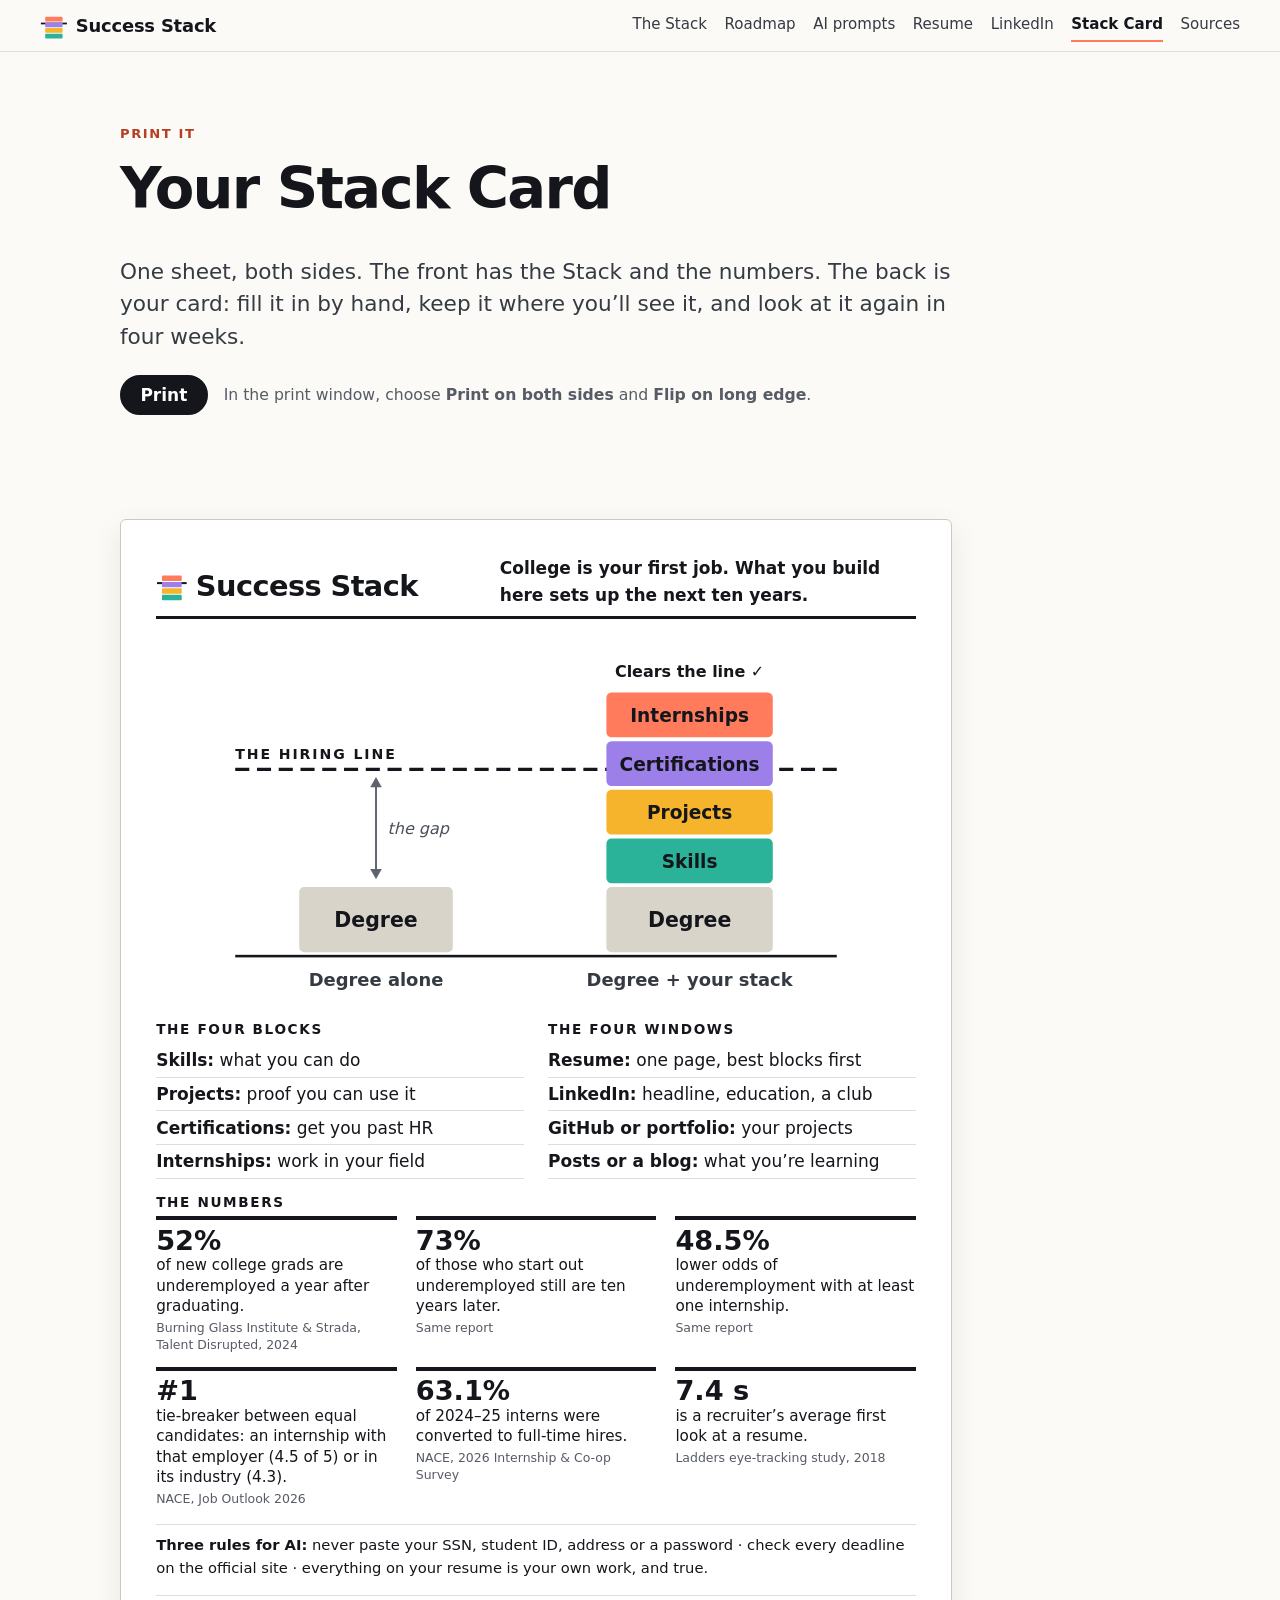
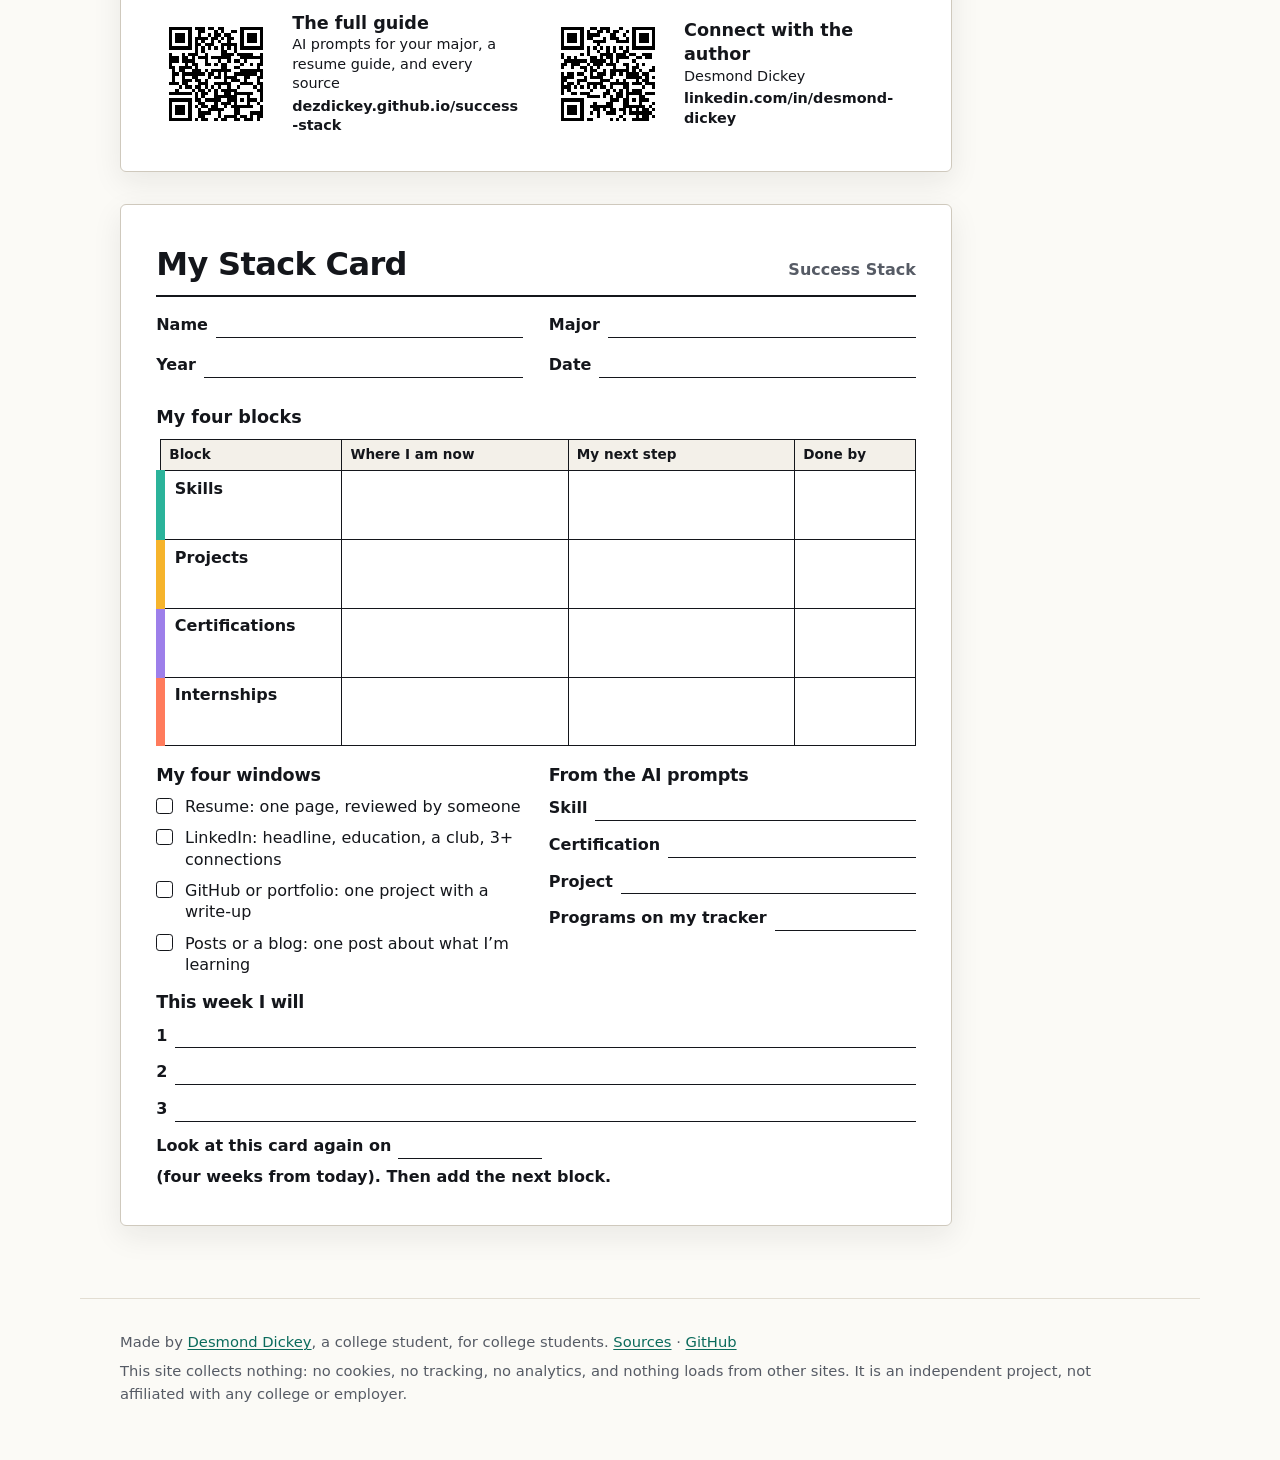
==== card.html @ c2ca8430 "Success Stack: first version of the guide A free guide for college students in any major, and the ma" ====
<!doctype html>
<html lang="en" class="no-js">
<head>
<meta charset="utf-8">
<meta name="viewport" content="width=device-width, initial-scale=1">
<meta http-equiv="Content-Security-Policy" content="default-src 'none'; script-src 'self'; style-src 'self'; img-src 'self'; base-uri 'none'; form-action 'none'; object-src 'none'">
<meta name="referrer" content="no-referrer">
<meta name="color-scheme" content="light">
<title>Your Stack Card: print it on one sheet | Success Stack</title>
<meta name="description" content="A one-sheet printout: the Success Stack and the numbers on the front, and a Stack Card to fill in on the back.">
<link rel="icon" href="img/favicon.svg" type="image/svg+xml">
<link rel="stylesheet" href="css/site.css" media="screen">
<link rel="stylesheet" href="css/print.css" media="print">
<script src="js/site.js" defer></script>
</head>
<body data-page="card" class="page-card">
<a class="skip" href="#main">Skip to the content</a>

<header class="site-head">
  <a class="wordmark" href="index.html" aria-label="Success Stack home">
    <svg class="glyph" viewBox="0 0 64 64" aria-hidden="true" focusable="false"><rect x="2" y="24.5" width="60" height="4" fill="#14161b"/><rect x="12" y="50" width="40" height="11" rx="2" fill="#2bb39a"/><rect x="12" y="37" width="40" height="11" rx="2" fill="#f6b42c"/><rect x="12" y="24" width="40" height="11" rx="2" fill="#9d7fea"/><rect x="12" y="11" width="40" height="11" rx="2" fill="#ff7b5c"/></svg>
    <span>Success Stack</span>
  </a>
  <nav class="site-nav" aria-label="Main">
    <a href="index.html#stack">The Stack</a>
    <a href="roadmap.html">Roadmap</a>
    <a href="prompts.html">AI prompts</a>
    <a href="resume.html">Resume</a>
    <a href="linkedin.html">LinkedIn</a>
    <a href="card.html" aria-current="page">Stack Card</a>
    <a href="sources.html">Sources</a>
  </nav>
</header>

<main id="main">

<section class="section page-intro card-intro" id="card" aria-labelledby="card-h">
  <p class="kicker">Print it</p>
  <h1 id="card-h">Your Stack Card</h1>
  <p class="lead">One sheet, both sides. The front has the Stack and the numbers. The back is your card: fill it in by hand, keep it where you&rsquo;ll see it, and look at it again in four weeks.</p>
  <p class="card-actions"><button type="button" class="btn" id="print-btn">Print</button>
    <span class="note">In the print window, choose <b>Print on both sides</b> and <b>Flip on long edge</b>.</span></p>
</section>

<section class="section sheets" aria-label="The two sides">

<div class="sheet print-front">
  <header class="pf-head">
    <p class="pf-mark"><svg class="glyph" viewBox="0 0 64 64" aria-hidden="true" focusable="false"><rect x="2" y="24.5" width="60" height="4" fill="#14161b"/><rect x="12" y="50" width="40" height="11" rx="2" fill="#2bb39a"/><rect x="12" y="37" width="40" height="11" rx="2" fill="#f6b42c"/><rect x="12" y="24" width="40" height="11" rx="2" fill="#9d7fea"/><rect x="12" y="11" width="40" height="11" rx="2" fill="#ff7b5c"/></svg>Success Stack</p>
    <p class="pf-tag">College is your first job. What you build here sets up the next ten years.</p>
  </header>
  <img class="pf-stack" src="img/stack.svg" width="1000" height="580" alt="A degree alone sits below the hiring line. A degree with skills, projects, certifications and internships stacked on top rises past it.">
  <div class="pf-two">
    <div>
      <h2 class="pf-h">The four blocks</h2>
      <ul class="pf-list">
        <li><b>Skills:</b> what you can do</li>
        <li><b>Projects:</b> proof you can use it</li>
        <li><b>Certifications:</b> get you past HR</li>
        <li><b>Internships:</b> work in your field</li>
      </ul>
    </div>
    <div>
      <h2 class="pf-h">The four windows</h2>
      <ul class="pf-list">
        <li><b>Resume:</b> one page, best blocks first</li>
        <li><b>LinkedIn:</b> headline, education, a club</li>
        <li><b>GitHub or portfolio:</b> your projects</li>
        <li><b>Posts or a blog:</b> what you&rsquo;re learning</li>
      </ul>
    </div>
  </div>
  <h2 class="pf-h">The numbers</h2>
  <ul class="pf-stats">
    <li><b>52%</b> of new college grads are underemployed a year after graduating.<small>Burning Glass Institute &amp; Strada, Talent Disrupted, 2024</small></li>
    <li><b>73%</b> of those who start out underemployed still are ten years later.<small>Same report</small></li>
    <li><b>48.5%</b> lower odds of underemployment with at least one internship.<small>Same report</small></li>
    <li><b>#1</b> tie-breaker between equal candidates: an internship with that employer (4.5 of 5) or in its industry (4.3).<small>NACE, Job Outlook 2026</small></li>
    <li><b>63.1%</b> of 2024&ndash;25 interns were converted to full-time hires.<small>NACE, 2026 Internship &amp; Co-op Survey</small></li>
    <li><b>7.4 s</b> is a recruiter&rsquo;s average first look at a resume.<small>Ladders eye-tracking study, 2018</small></li>
  </ul>
  <p class="pf-rules"><b>Three rules for AI:</b> never paste your SSN, student ID, address or a password &middot; check every deadline on the official site &middot; everything on your resume is your own work, and true.</p>
  <div class="pf-qr">
    <figure>
      <img src="img/qr-site.svg" width="300" height="300" alt="QR code for the guide, dezdickey.github.io/success-stack">
      <figcaption><b>The full guide</b>AI prompts for your major, a resume guide, and every source<span>dezdickey.github.io/success-stack</span></figcaption>
    </figure>
    <figure>
      <img src="img/qr-linkedin.svg" width="300" height="300" alt="QR code for Desmond Dickey's LinkedIn profile, linkedin.com/in/desmond-dickey">
      <figcaption><b>Connect with the author</b>Desmond Dickey<span>linkedin.com/in/desmond-dickey</span></figcaption>
    </figure>
  </div>
</div>

<div class="sheet card-sheet">
  <div class="card-top">
    <p class="card-title">My Stack Card</p>
    <p class="card-mark">Success Stack</p>
  </div>
  <div class="card-fields">
    <p>Name <span class="wline"></span></p>
    <p>Major <span class="wline"></span></p>
    <p>Year <span class="wline"></span></p>
    <p>Date <span class="wline"></span></p>
  </div>
  <table class="card-table">
    <caption>My four blocks</caption>
    <thead>
      <tr><th scope="col">Block</th><th scope="col">Where I am now</th><th scope="col">My next step</th><th scope="col">Done by</th></tr>
    </thead>
    <tbody>
      <tr class="b-skills"><th scope="row">Skills</th><td></td><td></td><td></td></tr>
      <tr class="b-projects"><th scope="row">Projects</th><td></td><td></td><td></td></tr>
      <tr class="b-certs"><th scope="row">Certifications</th><td></td><td></td><td></td></tr>
      <tr class="b-intern"><th scope="row">Internships</th><td></td><td></td><td></td></tr>
    </tbody>
  </table>
  <div class="card-cols">
    <div>
      <h2 class="card-h">My four windows</h2>
      <ul class="checks">
        <li>Resume: one page, reviewed by someone</li>
        <li>LinkedIn: headline, education, a club, 3+ connections</li>
        <li>GitHub or portfolio: one project with a write-up</li>
        <li>Posts or a blog: one post about what I&rsquo;m learning</li>
      </ul>
    </div>
    <div>
      <h2 class="card-h">From the AI prompts</h2>
      <p>Skill <span class="wline"></span></p>
      <p>Certification <span class="wline"></span></p>
      <p>Project <span class="wline"></span></p>
      <p>Programs on my tracker <span class="wline"></span></p>
    </div>
  </div>
  <div class="card-week">
    <h2 class="card-h">This week I will</h2>
    <p>1 <span class="wline"></span></p>
    <p>2 <span class="wline"></span></p>
    <p>3 <span class="wline"></span></p>
  </div>
  <p class="card-foot">Look at this card again on <span class="wline wline-short"></span> (four weeks from today). Then add the next block.</p>
</div>

</section>

</main>

<footer class="site-foot">
  <p>Made by <a href="https://www.linkedin.com/in/desmond-dickey">Desmond Dickey</a>, a college student, for college students. <a href="sources.html">Sources</a> &middot; <a href="https://github.com/dezdickey">GitHub</a></p>
  <p>This site collects nothing: no cookies, no tracking, no analytics, and nothing loads from other sites. It is an independent project, not affiliated with any college or employer.</p>
</footer>
</body>
</html>
---- css/site.css ----
/*
 * Success Stack: screen styles (print styles are in print.css).
 * System fonts only, so nothing loads from another site.
 * Every page is an ordinary web page. html.present is a thin layer on top
 * for presenting: bigger type, one section per screen (see the end).
 */

:root {
  --ink: #14161b;
  --ink-2: #353a43;
  --muted: #565b65;
  --paper: #fbfaf6;
  --white: #ffffff;
  --rule: #e2ddd2;
  --link: #0b6b5c;
  --focus: #6d4fd6;
  --skills: #2bb39a;
  --skills-t: #e1f4ee;
  --projects: #f6b42c;
  --projects-t: #fdefcf;
  --certs: #9d7fea;
  --certs-t: #eee9fc;
  --intern: #ff7b5c;
  --intern-t: #ffe8e0;
  --intern-dark: #b43f22;
  --degree: #d9d4ca;
  --font: "Segoe UI Variable Text", "Segoe UI", system-ui, -apple-system, BlinkMacSystemFont, "Helvetica Neue", Roboto, Arial, sans-serif;
  --font-display: "Segoe UI Variable Display", "Segoe UI", system-ui, -apple-system, BlinkMacSystemFont, "Helvetica Neue", Roboto, Arial, sans-serif;
  --wrap: 70rem;
  --gutter: clamp(1.1rem, 4vw, 2.5rem);
  color-scheme: light;
}

*, *::before, *::after { box-sizing: border-box; }
[hidden] { display: none !important; }

html {
  -webkit-text-size-adjust: 100%;
  text-size-adjust: 100%;
  scroll-behavior: smooth;
  scroll-padding-top: 4.5rem;
}
@media (prefers-reduced-motion: reduce) {
  html { scroll-behavior: auto; }
}

body {
  margin: 0;
  background: var(--paper);
  color: var(--ink);
  font-family: var(--font);
  font-size: 1.0625rem;
  line-height: 1.55;
}

img, svg { max-width: 100%; }
a { color: var(--link); text-decoration-thickness: 1px; text-underline-offset: 0.15em; }
a:hover { text-decoration-thickness: 2px; }
:focus-visible { outline: 3px solid var(--focus); outline-offset: 3px; border-radius: 3px; }

h1, h2, h3, h4 { font-family: var(--font-display); line-height: 1.12; margin: 0 0 0.6em; letter-spacing: -0.015em; }
h1 { font-size: clamp(2.2rem, 5.6vw, 3.6rem); font-weight: 900; letter-spacing: -0.03em; }
h2 { font-size: clamp(1.8rem, 4.2vw, 2.9rem); font-weight: 800; }
h3 { font-size: 1.3rem; font-weight: 800; }
p { margin: 0 0 1em; }
cite { font-style: italic; }

.skip {
  position: absolute; left: 1rem; top: -5rem; z-index: 100;
  background: var(--ink); color: #fff; padding: 0.6rem 1rem; border-radius: 0 0 8px 8px;
}
.skip:focus { top: 0; }
.visually-hidden {
  position: absolute !important; width: 1px; height: 1px; overflow: hidden;
  clip: rect(0 0 0 0); clip-path: inset(50%); white-space: nowrap;
}
.copy-buffer { position: fixed; top: 0; left: -9999px; opacity: 0; }
.present-only { display: none !important; }

/* ---------- Header ---------- */

.site-head {
  position: sticky; top: 0; z-index: 20;
  display: flex; align-items: center; gap: 1rem;
  padding: 0.55rem var(--gutter);
  background: rgba(251, 250, 246, 0.96);
  border-bottom: 1px solid var(--rule);
}
.wordmark {
  display: inline-flex; align-items: center; gap: 0.5rem;
  color: var(--ink); text-decoration: none;
  font-family: var(--font-display); font-weight: 800; font-size: 1.12rem; letter-spacing: -0.01em;
  white-space: nowrap;
}
.glyph { width: 1.55em; height: 1.55em; flex: none; }
.site-nav { display: flex; flex-wrap: wrap; gap: 0.15rem 1.1rem; margin-left: auto; font-size: 0.94rem; }
.site-nav a { color: var(--ink-2); text-decoration: none; padding: 0.25rem 0; border-bottom: 2px solid transparent; }
.site-nav a:hover { color: var(--ink); border-bottom-color: var(--ink); }
.site-nav a[aria-current="page"] { color: var(--ink); font-weight: 700; border-bottom-color: var(--intern); }

.btn, .present-btn, .copy-btn {
  font: inherit; font-weight: 700; line-height: 1.2; cursor: pointer;
  border: 2px solid var(--ink); border-radius: 999px;
  background: var(--ink); color: #fff; padding: 0.5rem 1.15rem;
}
.btn:hover, .copy-btn:hover { background: #2c3039; border-color: #2c3039; }
.present-btn { background: transparent; color: var(--ink); font-size: 0.88rem; padding: 0.3rem 0.9rem; }
.present-btn:hover { background: var(--ink); color: #fff; }
.copy-btn { font-size: 1rem; min-height: 2.75rem; min-width: 10.5rem; }
.copy-btn.copied { background: var(--skills); border-color: var(--skills); color: var(--ink); }
.no-js .copy-btn, .no-js .present-btn, .no-js #print-btn { display: none; }

@media (max-width: 1000px) {
  .site-head { position: static; flex-wrap: wrap; }
  html { scroll-padding-top: 0; }
  .present-btn { margin-left: auto; }
  .site-nav {
    order: 3; width: 100%; margin: 0;
    flex-wrap: nowrap; overflow-x: auto; gap: 1.2rem; padding-bottom: 0.2rem;
    scrollbar-width: thin;
  }
  .site-nav a { white-space: nowrap; }
}
@media (max-width: 760px) {
  .present-btn { display: none; }
}

/* ---------- Sections ---------- */

.section {
  max-width: var(--wrap); margin: 0 auto;
  padding: clamp(2.6rem, 6vw, 4.5rem) var(--gutter);
  border-top: 1px solid var(--rule);
}
main > .section:first-child { border-top: 0; }
.page-intro { padding-bottom: clamp(1rem, 3vw, 2rem); }
.page-intro + .section { border-top: 0; }

.kicker {
  display: block; font-size: 0.82rem; font-weight: 800; letter-spacing: 0.12em; text-transform: uppercase;
  color: var(--intern-dark); margin: 0 0 0.8rem;
}
.lead { font-size: clamp(1.12rem, 2vw, 1.35rem); line-height: 1.5; color: var(--ink-2); max-width: 40em; }
.note { color: var(--muted); font-size: 0.98rem; }
.punch {
  font-size: clamp(1.2rem, 2.3vw, 1.55rem); font-weight: 700; line-height: 1.3;
  margin: 1.6rem 0 0; padding-left: 0.9rem; border-left: 6px solid var(--intern);
}

/* Home: the opening */
.hero { padding-top: clamp(3rem, 8vw, 6rem); padding-bottom: clamp(3rem, 7vw, 5rem); }
.title { font-size: clamp(3rem, 9.5vw, 6.4rem); font-weight: 900; letter-spacing: -0.04em; line-height: 0.95; margin: 0 0 0.2em; }
.hero-line {
  font-family: var(--font-display); font-size: clamp(1.7rem, 4.2vw, 3rem); font-weight: 800;
  line-height: 1.12; letter-spacing: -0.02em; margin: 0 0 0.55em;
}
.get { list-style: none; margin: 2rem 0 0; padding: 0; display: grid; grid-template-columns: repeat(4, minmax(0, 1fr)); gap: 0.9rem; }
.get a {
  display: block; height: 100%; padding: 0.9rem 1rem 1rem; color: var(--ink); text-decoration: none;
  background: var(--white); border: 1px solid var(--rule); border-top: 6px solid var(--ink); border-radius: 12px;
}
.get li:nth-child(1) a { border-top-color: var(--skills); }
.get li:nth-child(2) a { border-top-color: var(--projects); }
.get li:nth-child(3) a { border-top-color: var(--certs); }
.get li:nth-child(4) a { border-top-color: var(--intern); }
.get a:hover { border-color: var(--ink); }
.get b { display: block; font-family: var(--font-display); font-size: 1.15rem; }
.get span { color: var(--muted); font-size: 0.95rem; }
.get b::after { content: " \2192"; }
@media (max-width: 900px) { .get { grid-template-columns: repeat(2, minmax(0, 1fr)); } }
@media (max-width: 460px) { .get { grid-template-columns: 1fr; } }

.question { font-size: clamp(2.1rem, 5.4vw, 4rem); font-weight: 900; letter-spacing: -0.03em; max-width: 19ch; }

/* Numbers */
.stats { display: grid; gap: 1.2rem; margin: 1.4rem 0 0; }
.stats-2 { grid-template-columns: repeat(2, minmax(0, 1fr)); }
.stats-4 { grid-template-columns: repeat(4, minmax(0, 1fr)); }
.stat {
  display: flex; flex-direction: column; margin: 0;
  background: var(--white); border: 1px solid var(--rule); border-top: 7px solid var(--ink);
  border-radius: 12px; padding: 1.1rem 1.2rem 1rem;
}
.stats-2 .stat:nth-child(1) { border-top-color: var(--intern); }
.stats-2 .stat:nth-child(2) { border-top-color: var(--certs); }
.stats-4 .stat:nth-child(1) { border-top-color: var(--intern); }
.stats-4 .stat:nth-child(2) { border-top-color: var(--projects); }
.stats-4 .stat:nth-child(3) { border-top-color: var(--skills); }
.stats-4 .stat:nth-child(4) { border-top-color: var(--certs); }
.stat-num {
  font-family: var(--font-display); font-size: clamp(2.6rem, 5.4vw, 4.2rem); font-weight: 900;
  line-height: 1; letter-spacing: -0.03em; margin: 0 0 0.4rem; font-variant-numeric: tabular-nums;
}
.stat-text { font-size: 1.05rem; line-height: 1.42; margin: 0 0 0.9rem; flex: 1; }
.stat-src { font-size: 0.82rem; line-height: 1.35; color: var(--muted); margin: 0; }
.stat-src a { color: var(--muted); }
@media (max-width: 1000px) { .stats-4 { grid-template-columns: repeat(2, minmax(0, 1fr)); } }
@media (max-width: 620px) { .stats-2, .stats-4 { grid-template-columns: 1fr; } }

/* The stack picture */
.stack-figure { margin: 1.2rem 0 1rem; }
.stack-figure img { display: block; width: 100%; max-width: 52rem; height: auto; }

/* Tiles: blocks, windows, guides */
.tiles {
  list-style: none; margin: 1.4rem 0 0; padding: 0;
  display: grid; grid-template-columns: repeat(4, minmax(0, 1fr)); gap: 1rem;
}
.tile { display: flex; flex-direction: column; background: var(--white); border: 1px solid var(--rule); border-radius: 12px; padding: 1rem 1.1rem 1.1rem; }
.tile h3 { font-size: 1.3rem; margin: 0 0 0.35rem; }
.tile p { margin: 0; line-height: 1.45; }
.tile .more { margin-top: auto; padding-top: 0.7rem; font-weight: 700; }
.tile .more a::after { content: " \2192"; }
.blocks .tile { border-top: 12px solid var(--degree); }
.blocks .b-skills { border-top-color: var(--skills); }
.blocks .b-projects { border-top-color: var(--projects); }
.blocks .b-certs { border-top-color: var(--certs); }
.blocks .b-intern { border-top-color: var(--intern); }
.window { position: relative; padding-top: 2.15rem; }
.window::before {
  content: ""; position: absolute; left: 0; right: 0; top: 0; height: 1.35rem;
  background: #f1eee6; border-bottom: 1px solid var(--rule); border-radius: 12px 12px 0 0;
}
.window::after {
  content: ""; position: absolute; top: 0.47rem; left: 0.8rem; width: 0.42rem; height: 0.42rem;
  border-radius: 50%; background: #c4bdae; box-shadow: 0.7rem 0 0 #c4bdae, 1.4rem 0 0 #c4bdae;
}
.guides h3 a { color: var(--ink); }
.guides h3 a::after { content: " \2192"; }
@media (max-width: 1000px) { .tiles { grid-template-columns: repeat(2, minmax(0, 1fr)); } }
@media (max-width: 560px) { .tiles { grid-template-columns: 1fr; } }

.recruiter { margin-top: 1.6rem; background: var(--ink); color: #fff; border-radius: 14px; padding: 1.1rem 1.4rem 1.2rem; }
.recruiter-who { font-size: 0.85rem; font-weight: 700; letter-spacing: 0.1em; text-transform: uppercase; color: #cfd2d8; margin: 0 0 0.3rem; }
.recruiter-said { font-family: var(--font-display); font-size: clamp(1.25rem, 2.4vw, 1.75rem); font-weight: 800; line-height: 1.25; margin: 0; }

/* Built by */
.proof { display: grid; grid-template-columns: minmax(0, 1fr) minmax(0, 2fr); gap: 1.2rem; margin-top: 1.2rem; }
.proof-col { background: var(--white); border: 1px solid var(--rule); border-radius: 14px; padding: 1.2rem 1.4rem; }
.proof-col h3 { font-size: 0.9rem; letter-spacing: 0.1em; text-transform: uppercase; color: var(--muted); margin: 0 0 0.6rem; }
.then { display: flex; flex-direction: column; }
.proof-big { font-family: var(--font-display); font-size: clamp(1.4rem, 2.6vw, 1.9rem); font-weight: 800; line-height: 1.2; }
.mini-stack { margin-top: auto; display: flex; flex-direction: column-reverse; gap: 4px; }
.mb { display: block; height: 1.6rem; width: 55%; border-radius: 5px; }
.mini-stack .b-projects { background: var(--projects); }
.now { border: 2px solid var(--ink); }
.proof-list { margin: 0; padding-left: 1.2rem; font-size: 1.1rem; }
.proof-list li { margin: 0 0 0.5rem; line-height: 1.4; }
.proof-list li::marker { color: var(--intern-dark); }
@media (max-width: 760px) { .proof { grid-template-columns: 1fr; } }

/* Roadmap */
.years {
  list-style: none; margin: 1.2rem 0 0; padding: 0;
  display: grid; grid-template-columns: repeat(4, minmax(0, 1fr)); gap: 1rem;
}
.year { background: var(--white); border: 1px solid var(--rule); border-top: 9px solid var(--degree); border-radius: 12px; padding: 0.9rem 1.1rem 1rem; }
.year:nth-child(1) { border-top-color: var(--skills); }
.year:nth-child(2) { border-top-color: var(--projects); }
.year:nth-child(3) { border-top-color: var(--certs); }
.year:nth-child(4) { border-top-color: var(--intern); }
.year h3 { font-size: 1.3rem; margin: 0 0 0.5rem; }
.year ul { list-style: none; margin: 0; padding: 0; }
.year li { margin: 0 0 0.5rem; font-size: 0.98rem; line-height: 1.4; }
@media (max-width: 1000px) { .years { grid-template-columns: repeat(2, minmax(0, 1fr)); } }
@media (max-width: 560px) { .years { grid-template-columns: 1fr; } }

.calendar {
  list-style: none; margin: 1.2rem 0 0; padding: 0;
  display: grid; grid-template-columns: repeat(4, minmax(0, 1fr));
  background: var(--white); border: 1px solid var(--rule); border-radius: 12px; overflow: hidden;
}
.calendar li { padding: 1rem 1.15rem 1.1rem; border-left: 1px solid var(--rule); }
.calendar li:first-child { border-left: 0; background: var(--intern-t); }
.calendar p { margin: 0; line-height: 1.42; }
.calendar .months { font-family: var(--font-display); font-size: 1.55rem; font-weight: 900; margin: 0 0 0.35rem; }
@media (max-width: 860px) {
  .calendar { grid-template-columns: repeat(2, minmax(0, 1fr)); }
  .calendar li:nth-child(3) { border-left: 0; }
  .calendar li:nth-child(n+3) { border-top: 1px solid var(--rule); }
}
@media (max-width: 520px) {
  .calendar { grid-template-columns: 1fr; }
  .calendar li { border-left: 0; }
  .calendar li + li { border-top: 1px solid var(--rule); }
}

.where { margin: 1.1rem 0 0; padding-left: 1.2rem; font-size: 1.1rem; columns: 2; column-gap: 2.5rem; }
.where li { margin: 0 0 0.7rem; line-height: 1.42; break-inside: avoid; }
@media (max-width: 760px) { .where { columns: 1; } }

/* AI prompts */
.rules { list-style: none; counter-reset: rule; margin: 1.2rem 0 0; padding: 0; display: grid; gap: 0.8rem; }
.rules li {
  counter-increment: rule; position: relative;
  background: var(--white); border: 2px solid var(--ink); border-radius: 12px;
  padding: 0.9rem 1.1rem 0.9rem 3.7rem; font-size: 1.15rem; line-height: 1.4;
}
.rules li::before {
  content: counter(rule); position: absolute; left: 1rem; top: 50%; transform: translateY(-50%);
  width: 1.9rem; height: 1.9rem; border-radius: 50%; background: var(--intern); color: var(--ink);
  font-weight: 900; display: grid; place-items: center;
}

.fill { display: grid; grid-template-columns: 2fr 1.1fr 1fr 2fr; gap: 1rem; align-items: end; margin: 1.2rem 0 0.9rem; }
.field { display: flex; flex-direction: column; gap: 0.35rem; font-weight: 700; font-size: 0.95rem; }
.optional { font-weight: 400; color: var(--muted); }
.field input, .field select {
  font: inherit; font-weight: 600; font-size: 1.15rem; color: var(--ink);
  width: 100%; min-height: 2.9rem; padding: 0.5rem 0.75rem;
  background: var(--white); border: 2px solid var(--ink); border-radius: 10px;
}
.field input::placeholder { color: #767b84; font-weight: 400; }
@media (max-width: 860px) { .fill { grid-template-columns: 1fr 1fr; } }
@media (max-width: 480px) { .fill { grid-template-columns: 1fr; } }

.prompt-head { display: flex; flex-wrap: wrap; align-items: center; justify-content: space-between; gap: 0.8rem 1rem; margin-bottom: 0.9rem; }
.prompt-head h2 { margin: 0; font-size: clamp(1.5rem, 3.2vw, 2.2rem); }
.prompt-label { margin: 0; font-weight: 800; }
.pn {
  display: inline-grid; place-items: center; width: 1.5em; height: 1.5em; margin-right: 0.3em;
  border-radius: 8px; background: var(--ink); color: #fff; font-size: 0.85em; vertical-align: 0.08em;
}
.prompt {
  margin: 0; font-family: var(--font); font-size: 1.05rem; line-height: 1.5; color: var(--ink);
  white-space: pre-wrap; overflow-wrap: anywhere; tab-size: 2;
  background: var(--white); border: 1px solid var(--rule); border-left: 7px solid var(--ink);
  border-radius: 12px; padding: 1.1rem 1.3rem;
}
#p1 { border-left-color: var(--skills); }
#p2 { border-left-color: var(--certs); }
#p3 { border-left-color: var(--projects); }
#p4 { border-left-color: var(--intern); }
.prompt-section .note { margin: 0.8rem 0 0; }
.ph { font-weight: 700; background: var(--projects-t); border-bottom: 2px solid var(--projects); border-radius: 3px; padding: 0 0.15em; }
.ph.filled { background: var(--skills-t); border-bottom-color: var(--skills); }

/* LinkedIn and other step lists */
.steps { list-style: none; counter-reset: step; margin: 1.1rem 0 0; padding: 0; display: grid; gap: 0.8rem; }
.steps li { counter-increment: step; position: relative; padding-left: 2.9rem; font-size: 1.1rem; line-height: 1.45; min-height: 2rem; }
.steps li::before {
  content: counter(step); position: absolute; left: 0; top: -0.05rem;
  width: 2rem; height: 2rem; border-radius: 50%; border: 2px solid var(--ink); background: var(--white);
  display: grid; place-items: center; font-weight: 800; font-size: 0.95rem;
}
.formula { display: inline-block; font-weight: 700; background: var(--white); border: 1px dashed var(--ink); border-radius: 8px; padding: 0.1rem 0.5rem; margin: 0.2rem 0; }
.eg { display: block; color: var(--muted); font-size: 0.95rem; }
.author-connect { margin: 1.6rem 0 0; padding-top: 1.2rem; border-top: 1px dashed var(--rule); }

/* QR codes: their own screens when presenting, and on the printed card */
.qr-card { margin: 0; display: flex; flex-direction: column; align-items: center; text-align: center; background: var(--white); border: 1px solid var(--rule); border-radius: 16px; padding: 1rem 1rem 0.8rem; }
.qr-card img { display: block; width: 13rem; height: 13rem; }
.qr-card figcaption { font-size: 0.9rem; color: var(--muted); margin-top: 0.4rem; }
.qr-card b { display: block; color: var(--ink); font-size: 1.1rem; }
.qr-pair { display: flex; flex-wrap: wrap; gap: 2rem; margin-top: 1rem; }

/* Start this week */
.commit { list-style: none; counter-reset: commit; margin: 1.2rem 0 0; padding: 0; display: grid; gap: 1rem; }
.commit li {
  counter-increment: commit; position: relative;
  background: var(--white); border: 1px solid var(--rule); border-radius: 14px;
  padding: 1.05rem 1.3rem 1.05rem 4.3rem; font-size: 1.2rem; line-height: 1.4;
}
.commit li::before {
  content: counter(commit); position: absolute; left: 1.25rem; top: 50%; transform: translateY(-50%);
  font-family: var(--font-display); font-size: 2.2rem; font-weight: 900; color: var(--intern-dark);
}

/* Resume guide */
.guide { counter-reset: guide; list-style: none; margin: 0; padding: 0; display: grid; gap: 1rem; max-width: 48rem; }
.guide > li {
  counter-increment: guide; position: relative;
  background: var(--white); border: 1px solid var(--rule); border-radius: 14px;
  padding: 1.1rem 1.3rem 1.1rem 4.2rem;
}
.guide > li::before {
  content: counter(guide); position: absolute; left: 1.2rem; top: 1rem;
  width: 2.1rem; height: 2.1rem; border-radius: 50%; background: var(--ink); color: #fff;
  display: grid; place-items: center; font-weight: 800;
}
.guide h2 { font-size: 1.3rem; margin: 0.2rem 0 0.4rem; }
.guide p:last-child, .guide ul:last-child { margin-bottom: 0; }
.guide ul { padding-left: 1.2rem; }
.guide .prompt-head { margin: 0.8rem 0 0.6rem; }
.compare { display: grid; gap: 0.4rem; }
.compare span { display: block; padding: 0.5rem 0.75rem; border-radius: 8px; }
.compare .weak { background: #f3f0e9; }
.compare .strong { background: var(--skills-t); }
@media (max-width: 520px) {
  .guide > li { padding: 3.6rem 1.1rem 1.1rem; }
  .guide > li::before { top: 1rem; }
}

/* Stack Card page: the two printed sides, shown as paper */
.card-actions { display: flex; flex-wrap: wrap; align-items: center; gap: 0.8rem 1rem; margin: 0; }
.card-actions .note { margin: 0; }
.sheets { display: grid; gap: 2rem; }
.sheet {
  max-width: 52rem; padding: clamp(1.1rem, 4vw, 2.2rem);
  background: var(--white); color: var(--ink);
  border: 1px solid #cfc9bd; border-radius: 6px; box-shadow: 0 10px 30px rgba(20, 22, 27, 0.08);
}
.pf-head { display: flex; flex-wrap: wrap; justify-content: space-between; align-items: flex-end; gap: 0.5rem 1.5rem; border-bottom: 3px solid var(--ink); padding-bottom: 0.5rem; }
.pf-mark { display: flex; align-items: center; gap: 0.5rem; margin: 0; font-family: var(--font-display); font-size: 1.8rem; font-weight: 900; letter-spacing: -0.02em; }
.pf-mark .glyph { width: 1.1em; height: 1.1em; }
.pf-tag { margin: 0; font-weight: 700; max-width: 26rem; }
.pf-stack { display: block; width: 100%; max-width: 40rem; height: auto; margin: 1rem auto; }
.pf-two { display: grid; grid-template-columns: 1fr 1fr; gap: 1.5rem; margin-bottom: 1rem; }
.pf-h { font-size: 0.85rem; font-weight: 800; letter-spacing: 0.12em; text-transform: uppercase; margin: 0 0 0.4rem; }
.pf-list { list-style: none; margin: 0; padding: 0; }
.pf-list li { padding: 0.2rem 0; border-bottom: 1px solid var(--rule); }
.pf-stats { list-style: none; margin: 0 0 1rem; padding: 0; display: grid; grid-template-columns: repeat(3, minmax(0, 1fr)); gap: 0.8rem 1.2rem; }
.pf-stats li { border-top: 4px solid var(--ink); padding-top: 0.4rem; font-size: 0.95rem; line-height: 1.35; }
.pf-stats b { display: block; font-family: var(--font-display); font-size: 1.7rem; font-weight: 900; line-height: 1.05; }
.pf-stats small { display: block; color: var(--muted); font-size: 0.78rem; margin-top: 0.2rem; }
.pf-rules { font-size: 0.92rem; border-top: 1px solid var(--rule); padding-top: 0.6rem; }
.pf-qr { display: grid; grid-template-columns: 1fr 1fr; gap: 1.5rem; border-top: 1px solid var(--rule); padding-top: 1rem; }
.pf-qr figure { margin: 0; display: flex; align-items: center; gap: 1rem; }
.pf-qr img { width: 7.5rem; height: 7.5rem; flex: none; }
.pf-qr figcaption { font-size: 0.9rem; line-height: 1.35; }
.pf-qr figcaption b { display: block; font-size: 1.1rem; }
.pf-qr figcaption span { display: block; font-weight: 700; margin-top: 0.2rem; overflow-wrap: anywhere; }
@media (max-width: 640px) {
  .pf-two, .pf-qr { grid-template-columns: 1fr; }
  .pf-stats { grid-template-columns: 1fr 1fr; }
}

.card-sheet { font-size: 1rem; }
.card-top { display: flex; justify-content: space-between; align-items: baseline; gap: 1em; border-bottom: 0.18em solid var(--ink); padding-bottom: 0.35em; margin-bottom: 1em; }
.card-title { font-family: var(--font-display); font-size: 2em; font-weight: 900; margin: 0; letter-spacing: -0.02em; }
.card-mark { font-weight: 800; color: var(--muted); margin: 0; }
.card-fields { display: grid; grid-template-columns: 1fr 1fr; gap: 0.2em 1.6em; margin-bottom: 0.9em; }
.card-fields p, .card-cols p, .card-week p { display: flex; align-items: flex-end; gap: 0.5em; margin: 0 0 0.75em; font-weight: 700; }
.wline { flex: 1; min-width: 3em; height: 1.3em; border-bottom: 0.09em solid var(--ink); }
.wline-short { flex: 0 0 9em; display: inline-block; }
.card-table { width: 100%; border-collapse: collapse; table-layout: fixed; margin: 0.3em 0 1.2em; }
.card-table caption { text-align: left; font-weight: 800; font-size: 1.1em; margin-bottom: 0.4em; }
.card-table th, .card-table td { border: 0.09em solid var(--ink); padding: 0.35em 0.6em; text-align: left; vertical-align: top; }
.card-table thead th { font-size: 0.85em; background: #f3f0e9; }
.card-table thead th:first-child { width: 24%; }
.card-table thead th:last-child { width: 16%; }
.card-table tbody tr { height: 4.3em; }
.card-table tbody th { font-size: 1em; border-left-width: 0.6em; }
.card-table .b-skills th { border-left-color: var(--skills); }
.card-table .b-projects th { border-left-color: var(--projects); }
.card-table .b-certs th { border-left-color: var(--certs); }
.card-table .b-intern th { border-left-color: var(--intern); }
.card-cols { display: grid; grid-template-columns: 1fr 1fr; gap: 1.6em; }
.card-h { font-size: 1.1em; margin: 0 0 0.6em; }
.checks { list-style: none; margin: 0; padding: 0; }
.checks li { position: relative; padding-left: 1.8em; margin: 0 0 0.6em; line-height: 1.35; }
.checks li::before { content: ""; position: absolute; left: 0; top: 0.1em; width: 1.05em; height: 1.05em; border: 0.12em solid var(--ink); border-radius: 0.2em; }
.card-week { margin-top: 0.5em; }
.card-foot { display: flex; flex-wrap: wrap; align-items: flex-end; gap: 0.4em; margin: 0.6em 0 0; font-weight: 600; }
@media (max-width: 640px) {
  .card-fields, .card-cols { grid-template-columns: 1fr; }
  .card-table thead th:first-child { width: 33%; }
  .card-table th, .card-table td { padding: 0.3em 0.35em; }
}

/* Sources */
.sources { padding-left: 1.3rem; margin: 0; max-width: 52rem; }
.sources > li { margin: 0 0 2rem; }
.sources > li::marker { font-weight: 800; }
.src-title { font-family: var(--font); font-size: 1.12rem; font-weight: 700; line-height: 1.4; letter-spacing: 0; margin: 0 0 0.35rem; }
.src-links { margin: 0 0 0.5rem; font-weight: 600; }
.sources ul { margin: 0; padding-left: 1.1rem; color: var(--ink-2); }
.sources ul li { margin: 0 0 0.4rem; }

/* Footer */
.site-foot { max-width: var(--wrap); margin: 0 auto; padding: 2rem var(--gutter) 3rem; border-top: 1px solid var(--rule); color: var(--muted); font-size: 0.92rem; }
.site-foot p { margin: 0 0 0.4rem; }

/* ---------- Presenting (html.present) ----------
   A thin layer for showing the guide on a projector. Type follows the
   smaller of the screen's width and height, so a section keeps its shape on
   a 16:9 or a 4:3 projector. Sections off the talk path are hidden. */

.deck-ui { display: none; }
.deck-hint {
  position: fixed; left: 50%; bottom: 2.6rem; transform: translateX(-50%); z-index: 60;
  background: var(--ink); color: #fff; padding: 0.5rem 1.1rem; border-radius: 999px;
  font-size: 0.6rem; white-space: nowrap;
}
.blackout { position: fixed; inset: 0; z-index: 200; background: #000; cursor: none; }
.deck-exit {
  font: inherit; font-size: 1em; color: inherit; cursor: pointer;
  background: transparent; border: 1px solid #cdc7ba; border-radius: 999px; padding: 0.1rem 0.6rem;
}

html.present { font-size: clamp(13px, min(1.85vw, 3.3vh), 46px); scroll-behavior: auto; scroll-padding-top: 0; }
html.present body { font-size: 1rem; line-height: 1.38; }
html.present .site-head,
html.present .site-foot,
html.present .skip,
html.present .off-path { display: none; }
html.present .present-only { display: flex !important; }
html.present main > .section {
  max-width: none; min-height: 100vh; margin: 0; border-top: 0;
  padding: 5vh max(6vw, calc((100% - 64rem) / 2));
  display: flex; flex-direction: column; justify-content: center;
}
html.present main > .qr-screen { align-items: center; text-align: center; }
html.present .qr-screen h2 { font-size: 2.6rem; margin-bottom: 0.5rem; }
html.present .qr-screen .qr-pair { justify-content: center; gap: 4vw; }
html.present .qr-screen .qr-card { padding: 1rem 1rem 0.8rem; }
html.present .qr-screen .qr-card img { width: 15rem; height: 15rem; }
html.present .qr-screen .qr-card figcaption { font-size: 0.8rem; }
html.present .qr-screen .qr-card b { font-size: 1.1rem; }
html.present .deck-ui {
  display: flex; align-items: center; gap: 0.6rem;
  position: fixed; right: 1rem; bottom: 0.8rem; z-index: 50;
  font-size: 0.5rem; color: #8a8f98;
}

html.present .kicker { font-size: 0.7rem; margin-bottom: 0.6rem; }
html.present h1 { font-size: 2.7rem; }
html.present h2 { font-size: 2.3rem; }
html.present .lead { font-size: 1.15rem; max-width: none; }
html.present .note { font-size: 0.8rem; margin-top: 0.9rem; }
html.present .punch { font-size: 1.15rem; margin-top: 1rem; }

html.present .title { font-size: 5.6rem; }
html.present .hero-line { font-size: 2.7rem; }
html.present .hero .lead { max-width: 34em; }
html.present .get { grid-template-columns: repeat(4, minmax(0, 1fr)); margin-top: 1.4rem; }
html.present .get b { font-size: 1rem; }
html.present .get span { font-size: 0.8rem; }

html.present .question { font-size: 2.6rem; max-width: 24ch; }
html.present #why .lead { margin-bottom: 0.3rem; }
html.present .stats { gap: 1rem; margin-top: 0.8rem; }
html.present .stats-2 { grid-template-columns: repeat(2, minmax(0, 1fr)); }
html.present .stats-4 { grid-template-columns: repeat(4, minmax(0, 1fr)); }
html.present .stat { padding: 0.85rem 1rem 0.8rem; }
html.present .stats-2 .stat-num { font-size: 3.4rem; }
html.present .stats-2 .stat-text { font-size: 1.05rem; }
html.present .stat-num { font-size: 3.2rem; }
html.present .stat-text { font-size: 0.95rem; line-height: 1.36; }
html.present .stat-src { font-size: 0.6rem; }

html.present .stack-figure { margin: 0.4rem 0 0.2rem; }
html.present .stack-figure img { width: auto; height: 47vh; max-width: 100%; margin: 0 auto; object-fit: contain; }
html.present #stack .note { margin-top: 0.4rem; }

html.present .tiles { grid-template-columns: repeat(4, minmax(0, 1fr)); gap: 0.9rem; margin-top: 0.8rem; }
html.present .tile h3 { font-size: 1.2rem; }
html.present .tile p { font-size: 0.92rem; line-height: 1.38; }
html.present .recruiter { margin-top: 1.2rem; }
html.present .recruiter-who { font-size: 0.65rem; }
html.present .recruiter-said { font-size: 1.5rem; }

html.present #built-by h2 { margin-bottom: 0.35em; }
html.present #built-by .lead { font-size: 1rem; margin-bottom: 0.6rem; }
html.present #built-by .punch { margin-top: 0.7rem; }
html.present .proof { grid-template-columns: minmax(0, 1fr) minmax(0, 2.4fr); margin-top: 0.7rem; }
html.present .proof-col { padding: 0.85rem 1.1rem; }
html.present .proof-col h3 { font-size: 0.7rem; }
html.present .proof-big { font-size: 1.35rem; }
html.present .proof-list { font-size: 0.9rem; }
html.present .proof-list li { margin-bottom: 0.3rem; }

html.present .years { grid-template-columns: repeat(4, minmax(0, 1fr)); gap: 0.9rem; margin-top: 0.8rem; }
html.present .year h3 { font-size: 1.2rem; }
html.present .year li { font-size: 0.9rem; line-height: 1.34; }
html.present .calendar { grid-template-columns: repeat(4, minmax(0, 1fr)); }
html.present .calendar li { border-left: 1px solid var(--rule); border-top: 0; }
html.present .calendar li:first-child { border-left: 0; }
html.present .calendar .months { font-size: 1.5rem; }
html.present .calendar p { font-size: 1rem; }
html.present .where { columns: 2; font-size: 1rem; }

html.present #rules h1 { font-size: 2.4rem; }
html.present #rules .lead { font-size: 1.05rem; }
html.present .rules { gap: 0.6rem; }
html.present .rules li { font-size: 1rem; padding: 0.7rem 1rem 0.7rem 3.4rem; }
html.present .fill { grid-template-columns: 2fr 1.1fr 1fr 2fr; }
html.present .field { font-size: 0.8rem; }
html.present .field input, html.present .field select { font-size: 1.1rem; min-height: 2.4rem; }
html.present .prompt-head h2 { font-size: 2rem; }
html.present .prompt { font-size: 0.86rem; line-height: 1.42; padding: 0.9rem 1.1rem; }
html.present .copy-btn { font-size: 0.75rem; min-height: 0; min-width: 0; padding: 0.4rem 1rem; }

html.present .steps li { font-size: 1rem; }
html.present .formula { font-size: 1rem; }
html.present .author-connect { font-size: 0.85rem; }
html.present .commit li { font-size: 1.05rem; }
---- css/print.css ----
/*
 * Success Stack: print styles. site.css is for screens only, so everything
 * on paper is styled here.
 *
 * card.html prints one double-sided sheet: the front has the Stack and the
 * numbers, the back is the Stack Card. Print on both sides, flipping on the
 * long edge. Every other page prints as a plain document.
 */

@page { size: letter; margin: 0.6in 0.65in; }
@page sheet { size: letter; margin: 0; }

html, body { margin: 0; padding: 0; background: #fff; }
body {
  color: #14161b;
  font-family: "Segoe UI", system-ui, -apple-system, "Helvetica Neue", Roboto, Arial, sans-serif;
  font-size: 10.5pt; line-height: 1.4;
  -webkit-print-color-adjust: exact; print-color-adjust: exact;
}
a { color: inherit; }
img { max-width: 100%; }

/* Never on paper */
.skip, .site-head, .site-foot, .deck-ui, .deck-hint, .blackout, .visually-hidden,
.present-only, .copy-btn, .present-btn, #print-btn, .card-actions { display: none !important; }

/* ---------- Plain documents (every page but the card) ---------- */

h1 { font-size: 20pt; margin: 0 0 0.08in; line-height: 1.15; }
h2 { font-size: 13.5pt; margin: 0.16in 0 0.05in; line-height: 1.2; break-after: avoid; page-break-after: avoid; }
h3 { font-size: 11.5pt; margin: 0.1in 0 0.03in; break-after: avoid; page-break-after: avoid; }
p, ul, ol { margin: 0 0 0.08in; }
.kicker { font-size: 8.5pt; font-weight: 800; letter-spacing: 0.1em; text-transform: uppercase; margin: 0 0 0.04in; }
.lead { font-size: 11.5pt; }
.note, .stat-src { font-size: 8.5pt; color: #4a4f58; }
.section { break-inside: auto; margin: 0 0 0.1in; }
.title { font-size: 28pt; }
.stat, .tile, .year, .calendar li, .rules li, .commit li, .guide > li, .sources > li { break-inside: avoid; page-break-inside: avoid; }
.stats, .tiles, .years { padding-left: 0.2in; }
.stat-num { font-size: 16pt; font-weight: 900; margin: 0.06in 0 0; }
.stat-text { margin: 0; }
.stack-figure img { width: 5in; }
.get, .tiles, .years, .calendar { list-style: none; padding-left: 0; }
.get li, .tile, .year, .calendar li { margin: 0 0 0.06in; }
.prompt {
  white-space: pre-wrap; font-family: inherit; font-size: 9.5pt;
  border: 0.8pt solid #b9b3a7; padding: 0.08in 0.1in; margin: 0.04in 0 0;
  break-inside: avoid; page-break-inside: avoid;
}
.formula { font-weight: 700; border: 0.8pt dashed #14161b; padding: 0.01in 0.06in; }
.recruiter { border-left: 3pt solid #14161b; padding-left: 0.1in; margin: 0.1in 0; }
.mini-stack { display: none; }

/* ---------- The Stack Card page: exactly two sides ---------- */

.page-card .page-intro { display: none !important; }
.page-card main, .page-card .sheets { display: block; margin: 0; padding: 0; }
.page-card .sheet {
  page: sheet;
  box-sizing: border-box;
  width: 8.5in; height: 10.94in;
  padding: 0.5in 0.55in 0.45in;
  overflow: hidden;
  display: flex; flex-direction: column;
}
.page-card .print-front { break-after: page; page-break-after: always; }
.page-card h2, .page-card h3 { margin: 0; break-after: auto; }
.page-card p, .page-card ul { margin: 0; }

/* Front */
.pf-head { display: flex; justify-content: space-between; align-items: flex-end; gap: 0.3in; border-bottom: 2.5pt solid #14161b; padding-bottom: 0.08in; }
.pf-mark { display: flex; align-items: center; gap: 0.08in; font-size: 25pt; font-weight: 900; letter-spacing: -0.02em; line-height: 1; }
.pf-mark .glyph { width: 0.42in; height: 0.42in; }
.pf-tag { font-size: 11pt; font-weight: 700; text-align: right; max-width: 3.7in; line-height: 1.25; }
.pf-stack { display: block; width: 5.4in; height: auto; margin: 0.14in auto 0.04in; }
.pf-two { display: grid; grid-template-columns: 1fr 1fr; gap: 0.3in; margin: 0.06in 0 0.14in; }
.pf-h { font-size: 9pt !important; font-weight: 800; letter-spacing: 0.12em; text-transform: uppercase; margin: 0 0 0.05in !important; }
.pf-list { list-style: none; padding: 0; font-size: 9.5pt; }
.pf-list li { padding: 0.025in 0; border-bottom: 0.5pt solid #d8d2c6; }
.pf-stats { list-style: none; padding: 0; display: grid; grid-template-columns: repeat(3, 1fr); gap: 0.1in 0.16in; margin: 0 0 0.12in !important; }
.pf-stats li { border-top: 3pt solid #14161b; padding-top: 0.05in; font-size: 8.6pt; line-height: 1.3; }
.pf-stats li:nth-child(1) { border-top-color: #ff7b5c; }
.pf-stats li:nth-child(2) { border-top-color: #9d7fea; }
.pf-stats li:nth-child(3) { border-top-color: #ff7b5c; }
.pf-stats li:nth-child(4) { border-top-color: #f6b42c; }
.pf-stats li:nth-child(5) { border-top-color: #2bb39a; }
.pf-stats li:nth-child(6) { border-top-color: #9d7fea; }
.pf-stats b { display: block; font-size: 19pt; font-weight: 900; line-height: 1.05; letter-spacing: -0.02em; margin-bottom: 0.02in; }
.pf-stats small { display: block; font-size: 7pt; color: #4a4f58; margin-top: 0.03in; }
.pf-rules { font-size: 8.5pt; padding: 0.07in 0 0; border-top: 1pt solid #d8d2c6; }
.pf-qr { display: grid; grid-template-columns: 1fr 1fr; gap: 0.3in; margin-top: auto; padding-top: 0.12in; border-top: 1pt solid #d8d2c6; }
.pf-qr figure { display: flex; align-items: center; gap: 0.15in; margin: 0; }
.pf-qr img { width: 1.3in; height: 1.3in; flex: none; }
.pf-qr figcaption { font-size: 9pt; line-height: 1.3; }
.pf-qr figcaption b { display: block; font-size: 13pt; font-weight: 800; margin-bottom: 0.03in; }
.pf-qr figcaption span { display: block; font-weight: 700; margin-top: 0.05in; font-size: 8.5pt; }

/* Back: the Stack Card */
.card-sheet { font-size: 10pt; }
.card-top { display: flex; justify-content: space-between; align-items: baseline; border-bottom: 2.5pt solid #14161b; padding-bottom: 0.06in; margin-bottom: 0.16in; }
.card-title { font-size: 24pt; font-weight: 900; letter-spacing: -0.02em; line-height: 1.1; }
.card-mark { font-size: 10pt; font-weight: 800; color: #4a4f58; }
.card-fields { display: grid; grid-template-columns: 1fr 1fr; gap: 0.02in 0.35in; margin-bottom: 0.1in; }
.card-fields p, .card-cols p, .card-week p { display: flex; align-items: flex-end; gap: 0.08in; margin: 0 0 0.13in !important; font-weight: 700; }
.wline { flex: 1; min-width: 0.5in; height: 0.22in; border-bottom: 0.9pt solid #14161b; }
.wline-short { flex: 0 0 1.4in; display: inline-block; }
.card-table { width: 100%; border-collapse: collapse; table-layout: fixed; margin: 0 0 0.2in; }
.card-table caption { text-align: left; font-size: 11pt; font-weight: 800; margin-bottom: 0.06in; }
.card-table th, .card-table td { border: 0.9pt solid #14161b; padding: 0.05in 0.08in; text-align: left; vertical-align: top; }
.card-table thead th { font-size: 8.5pt; background: #f1eee7; }
.card-table thead th:first-child { width: 1.45in; }
.card-table thead th:last-child { width: 1.05in; }
.card-table tbody tr { height: 0.92in; }
.card-table tbody th { font-size: 10.5pt; border-left-width: 7pt; }
.card-table .b-skills th { border-left-color: #2bb39a; }
.card-table .b-projects th { border-left-color: #f6b42c; }
.card-table .b-certs th { border-left-color: #9d7fea; }
.card-table .b-intern th { border-left-color: #ff7b5c; }
.card-cols { display: grid; grid-template-columns: 1fr 1fr; gap: 0.35in; }
.card-h { font-size: 11pt !important; font-weight: 800; margin: 0 0 0.1in !important; }
.checks { list-style: none; padding: 0; }
.checks li { position: relative; padding-left: 0.28in; margin: 0 0 0.11in; line-height: 1.3; }
.checks li::before { content: ""; position: absolute; left: 0; top: 0.01in; width: 0.15in; height: 0.15in; border: 1.1pt solid #14161b; border-radius: 2pt; }
.card-week { margin-top: 0.12in; }
.card-foot { display: flex; align-items: flex-end; gap: 0.06in; margin-top: auto !important; font-weight: 600; font-size: 9.5pt; }
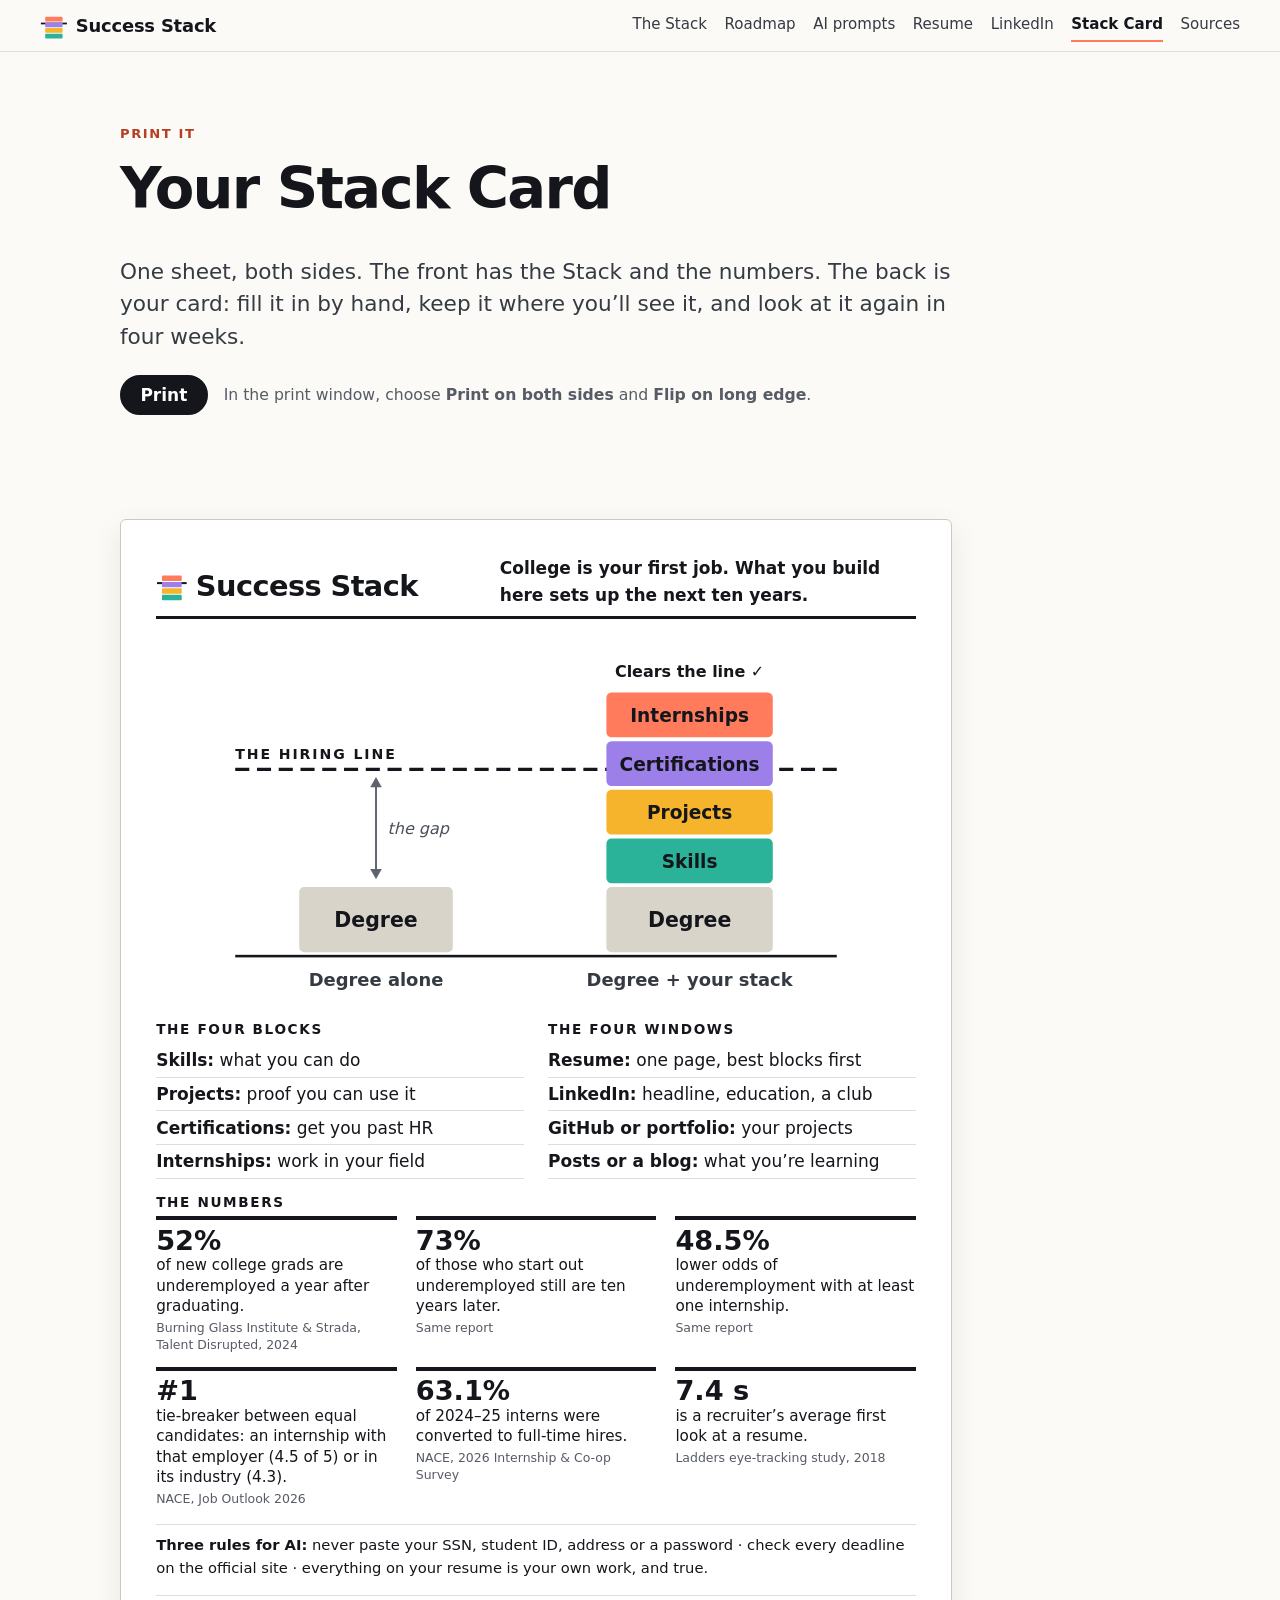
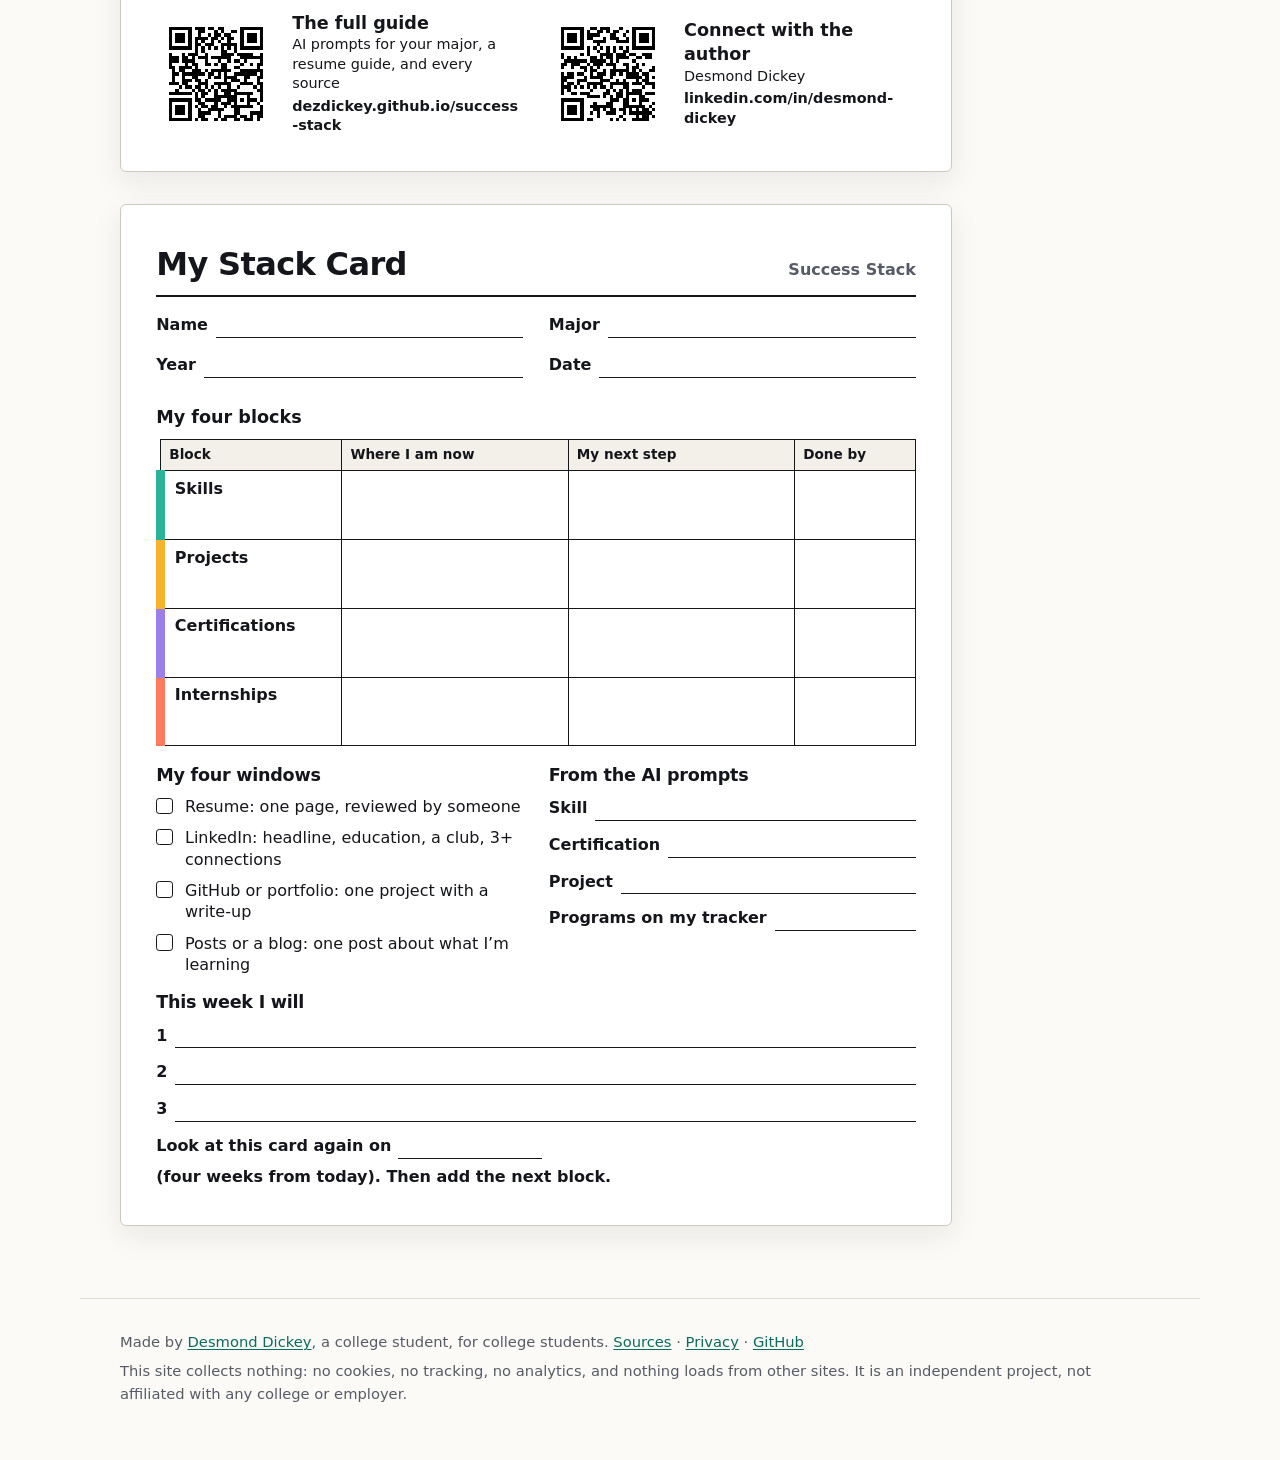
==== commit 80ab286f: "Add a privacy page, link previews and check dates A privacy page that says exactly what "collects no" ====
--- a/card.html
+++ b/card.html
@@ -9,6 +9,17 @@
 <title>Your Stack Card: print it on one sheet | Success Stack</title>
 <meta name="description" content="A one-sheet printout: the Success Stack and the numbers on the front, and a Stack Card to fill in on the back.">
 <link rel="icon" href="img/favicon.svg" type="image/svg+xml">
+<link rel="canonical" href="https://dezdickey.github.io/success-stack/card.html">
+<meta property="og:type" content="website">
+<meta property="og:site_name" content="Success Stack">
+<meta property="og:title" content="Your Stack Card: print it on one sheet">
+<meta property="og:description" content="A one-sheet printout: the Success Stack and the numbers on the front, and a Stack Card to fill in on the back.">
+<meta property="og:url" content="https://dezdickey.github.io/success-stack/card.html">
+<meta property="og:image" content="https://dezdickey.github.io/success-stack/img/og.png">
+<meta property="og:image:width" content="1200">
+<meta property="og:image:height" content="630">
+<meta property="og:image:alt" content="Success Stack: College is your first job. A degree alone sits below the hiring line; a degree with four blocks on top rises past it.">
+<meta name="twitter:card" content="summary_large_image">
 <link rel="stylesheet" href="css/site.css" media="screen">
 <link rel="stylesheet" href="css/print.css" media="print">
 <script src="js/site.js" defer></script>
@@ -147,7 +158,7 @@
 </main>
 
 <footer class="site-foot">
-  <p>Made by <a href="https://www.linkedin.com/in/desmond-dickey">Desmond Dickey</a>, a college student, for college students. <a href="sources.html">Sources</a> &middot; <a href="https://github.com/dezdickey">GitHub</a></p>
+  <p>Made by <a href="https://www.linkedin.com/in/desmond-dickey">Desmond Dickey</a>, a college student, for college students. <a href="sources.html">Sources</a> &middot; <a href="privacy.html">Privacy</a> &middot; <a href="https://github.com/dezdickey">GitHub</a></p>
   <p>This site collects nothing: no cookies, no tracking, no analytics, and nothing loads from other sites. It is an independent project, not affiliated with any college or employer.</p>
 </footer>
 </body>
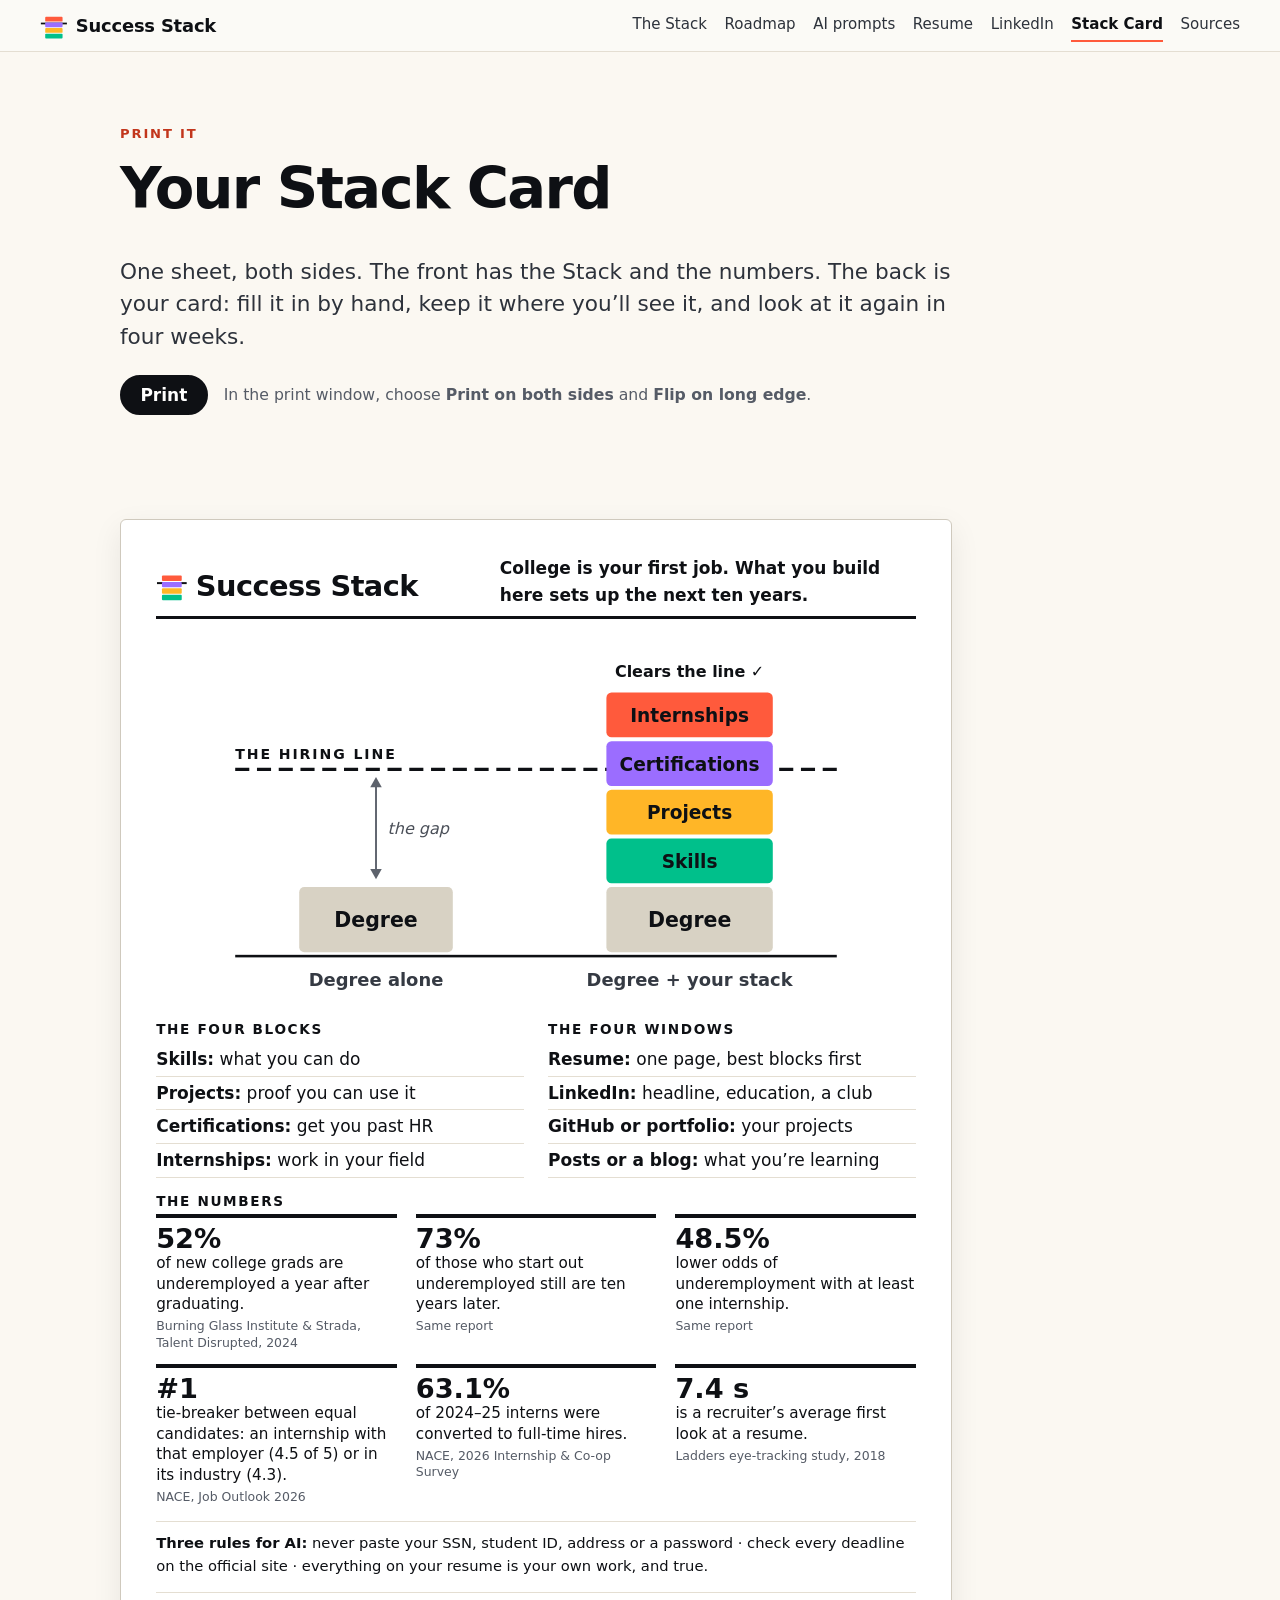
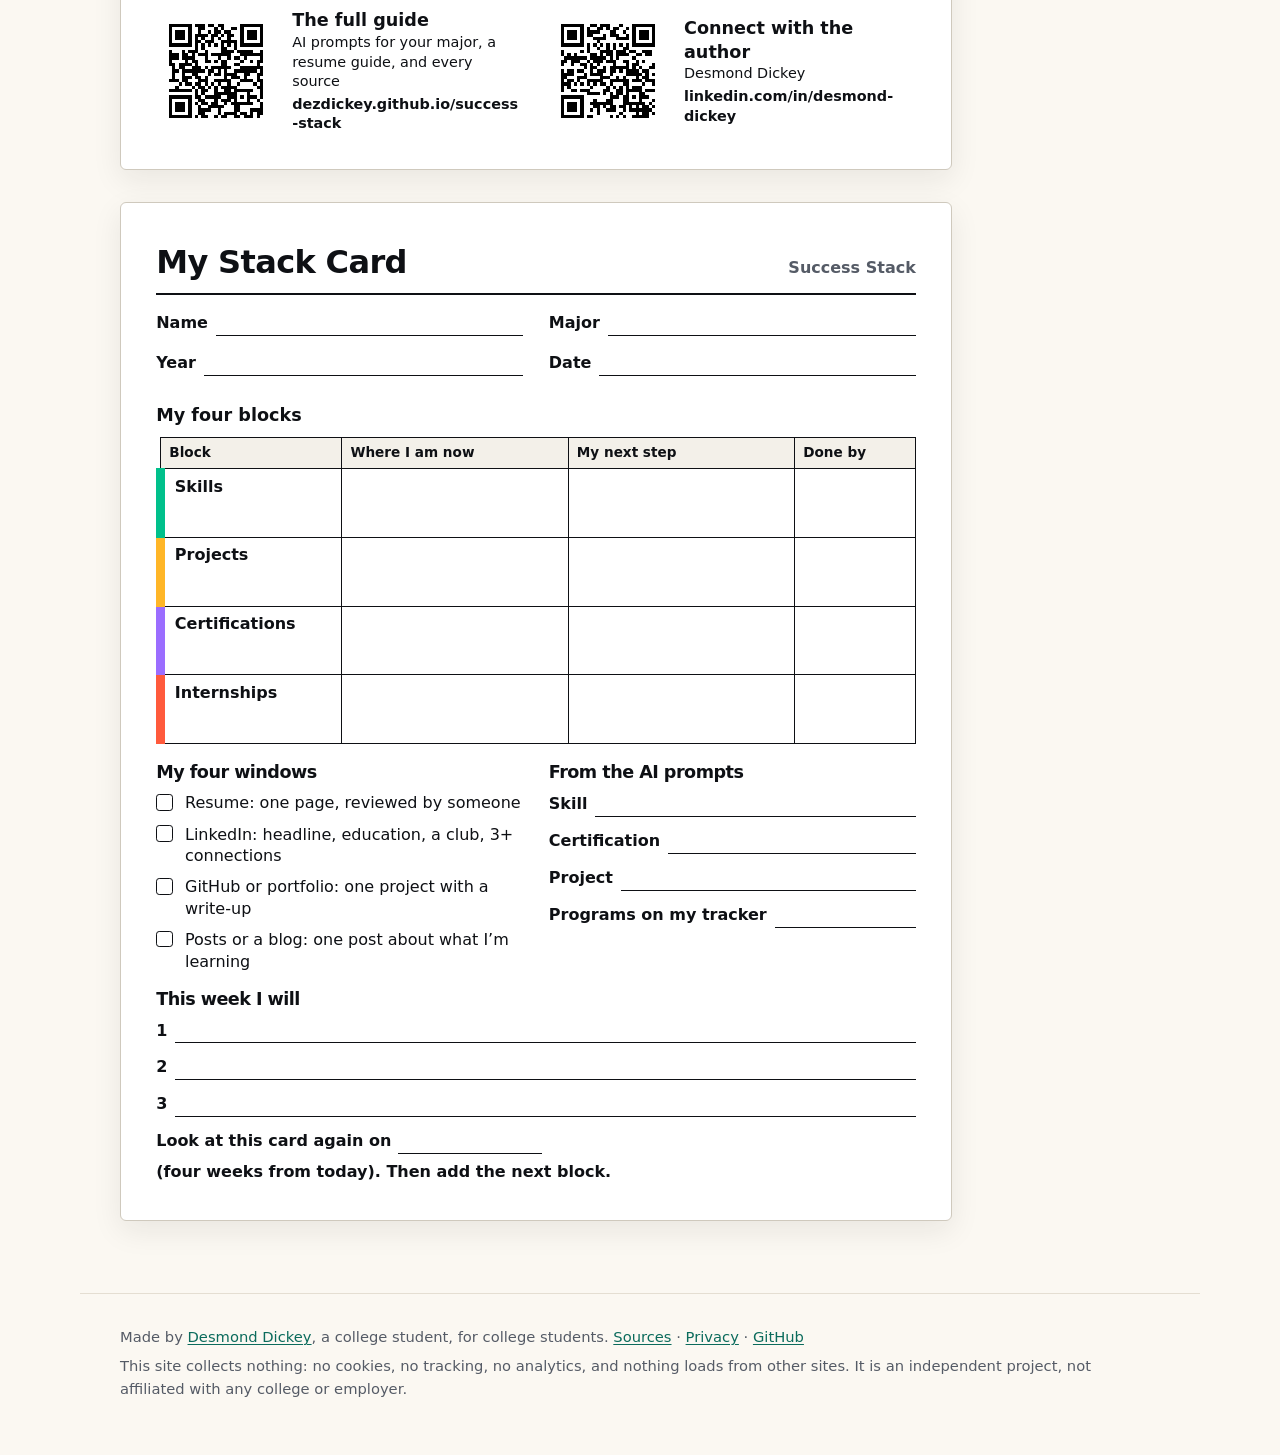
==== commit 36a59601: "A bolder look: new palette, heavier type, full-screen hero Desmond's review: "really nice, but it's " ====
--- a/card.html
+++ b/card.html
@@ -29,7 +29,7 @@
 
 <header class="site-head">
   <a class="wordmark" href="index.html" aria-label="Success Stack home">
-    <svg class="glyph" viewBox="0 0 64 64" aria-hidden="true" focusable="false"><rect x="2" y="24.5" width="60" height="4" fill="#14161b"/><rect x="12" y="50" width="40" height="11" rx="2" fill="#2bb39a"/><rect x="12" y="37" width="40" height="11" rx="2" fill="#f6b42c"/><rect x="12" y="24" width="40" height="11" rx="2" fill="#9d7fea"/><rect x="12" y="11" width="40" height="11" rx="2" fill="#ff7b5c"/></svg>
+    <svg class="glyph" viewBox="0 0 64 64" aria-hidden="true" focusable="false"><rect x="2" y="24.5" width="60" height="4" fill="#0e1014"/><rect x="12" y="50" width="40" height="11" rx="2" fill="#00c08b"/><rect x="12" y="37" width="40" height="11" rx="2" fill="#ffb627"/><rect x="12" y="24" width="40" height="11" rx="2" fill="#9b6dff"/><rect x="12" y="11" width="40" height="11" rx="2" fill="#ff5a3c"/></svg>
     <span>Success Stack</span>
   </a>
   <nav class="site-nav" aria-label="Main">
@@ -57,7 +57,7 @@
 
 <div class="sheet print-front">
   <header class="pf-head">
-    <p class="pf-mark"><svg class="glyph" viewBox="0 0 64 64" aria-hidden="true" focusable="false"><rect x="2" y="24.5" width="60" height="4" fill="#14161b"/><rect x="12" y="50" width="40" height="11" rx="2" fill="#2bb39a"/><rect x="12" y="37" width="40" height="11" rx="2" fill="#f6b42c"/><rect x="12" y="24" width="40" height="11" rx="2" fill="#9d7fea"/><rect x="12" y="11" width="40" height="11" rx="2" fill="#ff7b5c"/></svg>Success Stack</p>
+    <p class="pf-mark"><svg class="glyph" viewBox="0 0 64 64" aria-hidden="true" focusable="false"><rect x="2" y="24.5" width="60" height="4" fill="#0e1014"/><rect x="12" y="50" width="40" height="11" rx="2" fill="#00c08b"/><rect x="12" y="37" width="40" height="11" rx="2" fill="#ffb627"/><rect x="12" y="24" width="40" height="11" rx="2" fill="#9b6dff"/><rect x="12" y="11" width="40" height="11" rx="2" fill="#ff5a3c"/></svg>Success Stack</p>
     <p class="pf-tag">College is your first job. What you build here sets up the next ten years.</p>
   </header>
   <img class="pf-stack" src="img/stack.svg" width="1000" height="580" alt="A degree alone sits below the hiring line. A degree with skills, projects, certifications and internships stacked on top rises past it.">
--- a/css/site.css
+++ b/css/site.css
@@ -6,7 +6,7 @@
  */
 
 :root {
-  --ink: #14161b;
+  --ink: #0e1014;
   --ink-2: #353a43;
   --muted: #565b65;
   --paper: #fbfaf6;
@@ -14,16 +14,16 @@
   --rule: #e2ddd2;
   --link: #0b6b5c;
   --focus: #6d4fd6;
-  --skills: #2bb39a;
+  --skills: #00c08b;
   --skills-t: #e1f4ee;
-  --projects: #f6b42c;
+  --projects: #ffb627;
   --projects-t: #fdefcf;
-  --certs: #9d7fea;
+  --certs: #9b6dff;
   --certs-t: #eee9fc;
-  --intern: #ff7b5c;
+  --intern: #ff5a3c;
   --intern-t: #ffe8e0;
   --intern-dark: #b43f22;
-  --degree: #d9d4ca;
+  --degree: #d8d2c4;
   --font: "Segoe UI Variable Text", "Segoe UI", system-ui, -apple-system, BlinkMacSystemFont, "Helvetica Neue", Roboto, Arial, sans-serif;
   --font-display: "Segoe UI Variable Display", "Segoe UI", system-ui, -apple-system, BlinkMacSystemFont, "Helvetica Neue", Roboto, Arial, sans-serif;
   --wrap: 70rem;
@@ -585,3 +585,112 @@
 html.present .formula { font-size: 1rem; }
 html.present .author-connect { font-size: 0.85rem; }
 html.present .commit li { font-size: 1.05rem; }
+
+/* ==========================================================================
+   Wow pass, piece 1 (5 Nov): a bolder look.
+   Its own palette (never SC State's), heavier type, more colour in the blocks,
+   and a dark hero that fills the first screen.
+   ========================================================================== */
+
+:root {
+  --ink: #0e1014;
+  --ink-2: #2d323b;
+  --muted: #555b66;
+  --paper: #fbf8f2;
+  --rule: #e4ded2;
+  --night: #0e1014;
+  --skills: #00c08b;
+  --skills-t: #d9f6ec;
+  --projects: #ffb627;
+  --projects-t: #fff0cc;
+  --certs: #9b6dff;
+  --certs-t: #ece5ff;
+  --intern: #ff5a3c;
+  --intern-t: #ffe4dd;
+  --intern-dark: #c2361c;
+  --degree: #d8d2c4;
+}
+
+h2 { font-size: clamp(2.1rem, 5vw, 3.6rem); font-weight: 900; letter-spacing: -0.03em; line-height: 1.04; }
+.question { font-size: clamp(2.4rem, 6vw, 4.6rem); line-height: 1.02; }
+.kicker { letter-spacing: 0.14em; }
+
+/* The hero: dark, full first screen, the stack on the right */
+.hero {
+  max-width: none; margin: 0; border-top: 0; position: relative; overflow: hidden;
+  min-height: calc(100vh - 3.4rem);
+  min-height: calc(100svh - 3.4rem);
+  display: grid; grid-template-columns: minmax(0, 1.15fr) minmax(0, 0.85fr);
+  align-items: center; gap: clamp(1.5rem, 4vw, 4rem);
+  padding: clamp(2.5rem, 6vw, 5rem) max(var(--gutter), calc((100% - var(--wrap)) / 2));
+  background: var(--night); color: #fff;
+}
+.hero .kicker { color: var(--projects); }
+.hero .title {
+  font-size: clamp(3rem, 7.4vw, 6.6rem); font-weight: 900; letter-spacing: -0.045em;
+  line-height: 0.95; margin: 0 0 0.35em; color: #fff;
+}
+.hero .lead { color: #d6d9df; font-size: clamp(1.12rem, 1.8vw, 1.38rem); max-width: 32em; }
+.hero a:focus-visible { outline-color: var(--projects); }
+.hero-cta { display: flex; flex-wrap: wrap; gap: 0.8rem; margin: 1.8rem 0 0; }
+.cta {
+  display: inline-block; font-weight: 800; text-decoration: none; line-height: 1.2;
+  padding: 0.8rem 1.4rem; border-radius: 999px;
+  background: var(--projects); color: var(--ink); border: 2px solid var(--projects);
+}
+.cta:hover { background: #ffc95c; border-color: #ffc95c; }
+.cta-ghost { background: transparent; color: #fff; border-color: rgba(255, 255, 255, 0.55); }
+.cta-ghost:hover { background: rgba(255, 255, 255, 0.1); border-color: #fff; }
+
+/* The stack in the hero (sizes in em, so the whole drawing scales with font-size) */
+.hero-art { position: relative; width: 100%; max-width: 26em; height: 25em; justify-self: center; font-size: 1rem; }
+.ha-ground { position: absolute; left: 0; right: 0; bottom: 0; height: 0.25em; border-radius: 0.2em; background: rgba(255, 255, 255, 0.8); }
+.ha-line { position: absolute; left: 0; right: 0; top: 11em; height: 0; border-top: 0.25em dashed rgba(255, 255, 255, 0.92); }
+.ha-label { position: absolute; left: 0; bottom: 0.55em; font-size: 0.78em; font-weight: 800; letter-spacing: 0.16em; text-transform: uppercase; color: #fff; white-space: nowrap; }
+.ha-stack { position: absolute; right: 0.5em; bottom: 0.25em; width: 13em; display: flex; flex-direction: column; gap: 0.35em; }
+.ha-block {
+  display: flex; align-items: center; justify-content: center; height: 3.3em;
+  border-radius: 0.6em; font-weight: 800; font-size: 1em; color: var(--ink);
+}
+.ha-degree { height: 4em; background: var(--degree); }
+.ha-skills { background: var(--skills); }
+.ha-projects { background: var(--projects); }
+.ha-certs { background: var(--certs); }
+.ha-intern { background: var(--intern); }
+.ha-badge { align-self: center; font-weight: 800; font-size: 0.95em; color: #fff; height: 1.3em; margin-bottom: 0.3em; white-space: nowrap; }
+
+@media (max-width: 860px) {
+  .hero { grid-template-columns: 1fr; min-height: 0; }
+  .hero-art { font-size: 0.82rem; max-width: 24em; justify-self: start; }
+}
+
+/* More colour in the blocks; bigger numbers */
+.blocks .tile { border: 0; color: var(--ink); }
+.blocks .b-skills { background: var(--skills); }
+.blocks .b-projects { background: var(--projects); }
+.blocks .b-certs { background: var(--certs); }
+.blocks .b-intern { background: var(--intern); }
+.blocks .tile h3 { font-size: 1.45rem; }
+.blocks .tile p { font-weight: 500; }
+.stat { border-top-width: 10px; }
+.stat-num { font-size: clamp(3rem, 6vw, 5rem); }
+.window { border: 2px solid var(--ink); }
+.window::before { border-bottom: 2px solid var(--ink); background: var(--projects-t); }
+.window::after { background: var(--ink); box-shadow: 0.7rem 0 0 var(--ink), 1.4rem 0 0 var(--ink); opacity: 0.55; }
+
+/* Presenting: the hero keeps its two columns and dark background */
+html.present main > .section.hero {
+  display: grid; grid-template-columns: minmax(0, 1.15fr) minmax(0, 0.85fr);
+  align-items: center; gap: 4vw;
+}
+html.present .hero .title { font-size: 4.7rem; }
+html.present .hero .lead { font-size: 1.1rem; max-width: 30em; }
+html.present .hero .kicker { font-size: 0.7rem; }
+html.present .hero-cta { display: none; }
+html.present .hero-art { font-size: 1.1rem; width: 26em; max-width: 100%; justify-self: end; }
+.hero .title { line-height: 1.04; }
+html.present main > .section.hero { grid-template-columns: minmax(0, 1.3fr) minmax(0, 0.7fr); }
+html.present .hero .title { font-size: 3.6rem; }
+html.present .hero-art { font-size: 0.8rem; }
+.ha-stack { width: min(13em, 52%); }
+.ha-label { max-width: 45%; white-space: normal; line-height: 1.3; }
--- a/css/print.css
+++ b/css/print.css
@@ -12,7 +12,7 @@
 
 html, body { margin: 0; padding: 0; background: #fff; }
 body {
-  color: #14161b;
+  color: #0e1014;
   font-family: "Segoe UI", system-ui, -apple-system, "Helvetica Neue", Roboto, Arial, sans-serif;
   font-size: 10.5pt; line-height: 1.4;
   -webkit-print-color-adjust: exact; print-color-adjust: exact;
@@ -47,8 +47,8 @@
   border: 0.8pt solid #b9b3a7; padding: 0.08in 0.1in; margin: 0.04in 0 0;
   break-inside: avoid; page-break-inside: avoid;
 }
-.formula { font-weight: 700; border: 0.8pt dashed #14161b; padding: 0.01in 0.06in; }
-.recruiter { border-left: 3pt solid #14161b; padding-left: 0.1in; margin: 0.1in 0; }
+.formula { font-weight: 700; border: 0.8pt dashed #0e1014; padding: 0.01in 0.06in; }
+.recruiter { border-left: 3pt solid #0e1014; padding-left: 0.1in; margin: 0.1in 0; }
 .mini-stack { display: none; }
 
 /* ---------- The Stack Card page: exactly two sides ---------- */
@@ -68,7 +68,7 @@
 .page-card p, .page-card ul { margin: 0; }
 
 /* Front */
-.pf-head { display: flex; justify-content: space-between; align-items: flex-end; gap: 0.3in; border-bottom: 2.5pt solid #14161b; padding-bottom: 0.08in; }
+.pf-head { display: flex; justify-content: space-between; align-items: flex-end; gap: 0.3in; border-bottom: 2.5pt solid #0e1014; padding-bottom: 0.08in; }
 .pf-mark { display: flex; align-items: center; gap: 0.08in; font-size: 25pt; font-weight: 900; letter-spacing: -0.02em; line-height: 1; }
 .pf-mark .glyph { width: 0.42in; height: 0.42in; }
 .pf-tag { font-size: 11pt; font-weight: 700; text-align: right; max-width: 3.7in; line-height: 1.25; }
@@ -78,13 +78,13 @@
 .pf-list { list-style: none; padding: 0; font-size: 9.5pt; }
 .pf-list li { padding: 0.025in 0; border-bottom: 0.5pt solid #d8d2c6; }
 .pf-stats { list-style: none; padding: 0; display: grid; grid-template-columns: repeat(3, 1fr); gap: 0.1in 0.16in; margin: 0 0 0.12in !important; }
-.pf-stats li { border-top: 3pt solid #14161b; padding-top: 0.05in; font-size: 8.6pt; line-height: 1.3; }
-.pf-stats li:nth-child(1) { border-top-color: #ff7b5c; }
-.pf-stats li:nth-child(2) { border-top-color: #9d7fea; }
-.pf-stats li:nth-child(3) { border-top-color: #ff7b5c; }
-.pf-stats li:nth-child(4) { border-top-color: #f6b42c; }
-.pf-stats li:nth-child(5) { border-top-color: #2bb39a; }
-.pf-stats li:nth-child(6) { border-top-color: #9d7fea; }
+.pf-stats li { border-top: 3pt solid #0e1014; padding-top: 0.05in; font-size: 8.6pt; line-height: 1.3; }
+.pf-stats li:nth-child(1) { border-top-color: #ff5a3c; }
+.pf-stats li:nth-child(2) { border-top-color: #9b6dff; }
+.pf-stats li:nth-child(3) { border-top-color: #ff5a3c; }
+.pf-stats li:nth-child(4) { border-top-color: #ffb627; }
+.pf-stats li:nth-child(5) { border-top-color: #00c08b; }
+.pf-stats li:nth-child(6) { border-top-color: #9b6dff; }
 .pf-stats b { display: block; font-size: 19pt; font-weight: 900; line-height: 1.05; letter-spacing: -0.02em; margin-bottom: 0.02in; }
 .pf-stats small { display: block; font-size: 7pt; color: #4a4f58; margin-top: 0.03in; }
 .pf-rules { font-size: 8.5pt; padding: 0.07in 0 0; border-top: 1pt solid #d8d2c6; }
@@ -97,29 +97,29 @@
 
 /* Back: the Stack Card */
 .card-sheet { font-size: 10pt; }
-.card-top { display: flex; justify-content: space-between; align-items: baseline; border-bottom: 2.5pt solid #14161b; padding-bottom: 0.06in; margin-bottom: 0.16in; }
+.card-top { display: flex; justify-content: space-between; align-items: baseline; border-bottom: 2.5pt solid #0e1014; padding-bottom: 0.06in; margin-bottom: 0.16in; }
 .card-title { font-size: 24pt; font-weight: 900; letter-spacing: -0.02em; line-height: 1.1; }
 .card-mark { font-size: 10pt; font-weight: 800; color: #4a4f58; }
 .card-fields { display: grid; grid-template-columns: 1fr 1fr; gap: 0.02in 0.35in; margin-bottom: 0.1in; }
 .card-fields p, .card-cols p, .card-week p { display: flex; align-items: flex-end; gap: 0.08in; margin: 0 0 0.13in !important; font-weight: 700; }
-.wline { flex: 1; min-width: 0.5in; height: 0.22in; border-bottom: 0.9pt solid #14161b; }
+.wline { flex: 1; min-width: 0.5in; height: 0.22in; border-bottom: 0.9pt solid #0e1014; }
 .wline-short { flex: 0 0 1.4in; display: inline-block; }
 .card-table { width: 100%; border-collapse: collapse; table-layout: fixed; margin: 0 0 0.2in; }
 .card-table caption { text-align: left; font-size: 11pt; font-weight: 800; margin-bottom: 0.06in; }
-.card-table th, .card-table td { border: 0.9pt solid #14161b; padding: 0.05in 0.08in; text-align: left; vertical-align: top; }
+.card-table th, .card-table td { border: 0.9pt solid #0e1014; padding: 0.05in 0.08in; text-align: left; vertical-align: top; }
 .card-table thead th { font-size: 8.5pt; background: #f1eee7; }
 .card-table thead th:first-child { width: 1.45in; }
 .card-table thead th:last-child { width: 1.05in; }
 .card-table tbody tr { height: 0.92in; }
 .card-table tbody th { font-size: 10.5pt; border-left-width: 7pt; }
-.card-table .b-skills th { border-left-color: #2bb39a; }
-.card-table .b-projects th { border-left-color: #f6b42c; }
-.card-table .b-certs th { border-left-color: #9d7fea; }
-.card-table .b-intern th { border-left-color: #ff7b5c; }
+.card-table .b-skills th { border-left-color: #00c08b; }
+.card-table .b-projects th { border-left-color: #ffb627; }
+.card-table .b-certs th { border-left-color: #9b6dff; }
+.card-table .b-intern th { border-left-color: #ff5a3c; }
 .card-cols { display: grid; grid-template-columns: 1fr 1fr; gap: 0.35in; }
 .card-h { font-size: 11pt !important; font-weight: 800; margin: 0 0 0.1in !important; }
 .checks { list-style: none; padding: 0; }
 .checks li { position: relative; padding-left: 0.28in; margin: 0 0 0.11in; line-height: 1.3; }
-.checks li::before { content: ""; position: absolute; left: 0; top: 0.01in; width: 0.15in; height: 0.15in; border: 1.1pt solid #14161b; border-radius: 2pt; }
+.checks li::before { content: ""; position: absolute; left: 0; top: 0.01in; width: 0.15in; height: 0.15in; border: 1.1pt solid #0e1014; border-radius: 2pt; }
 .card-week { margin-top: 0.12in; }
 .card-foot { display: flex; align-items: flex-end; gap: 0.06in; margin-top: auto !important; font-weight: 600; font-size: 9.5pt; }
